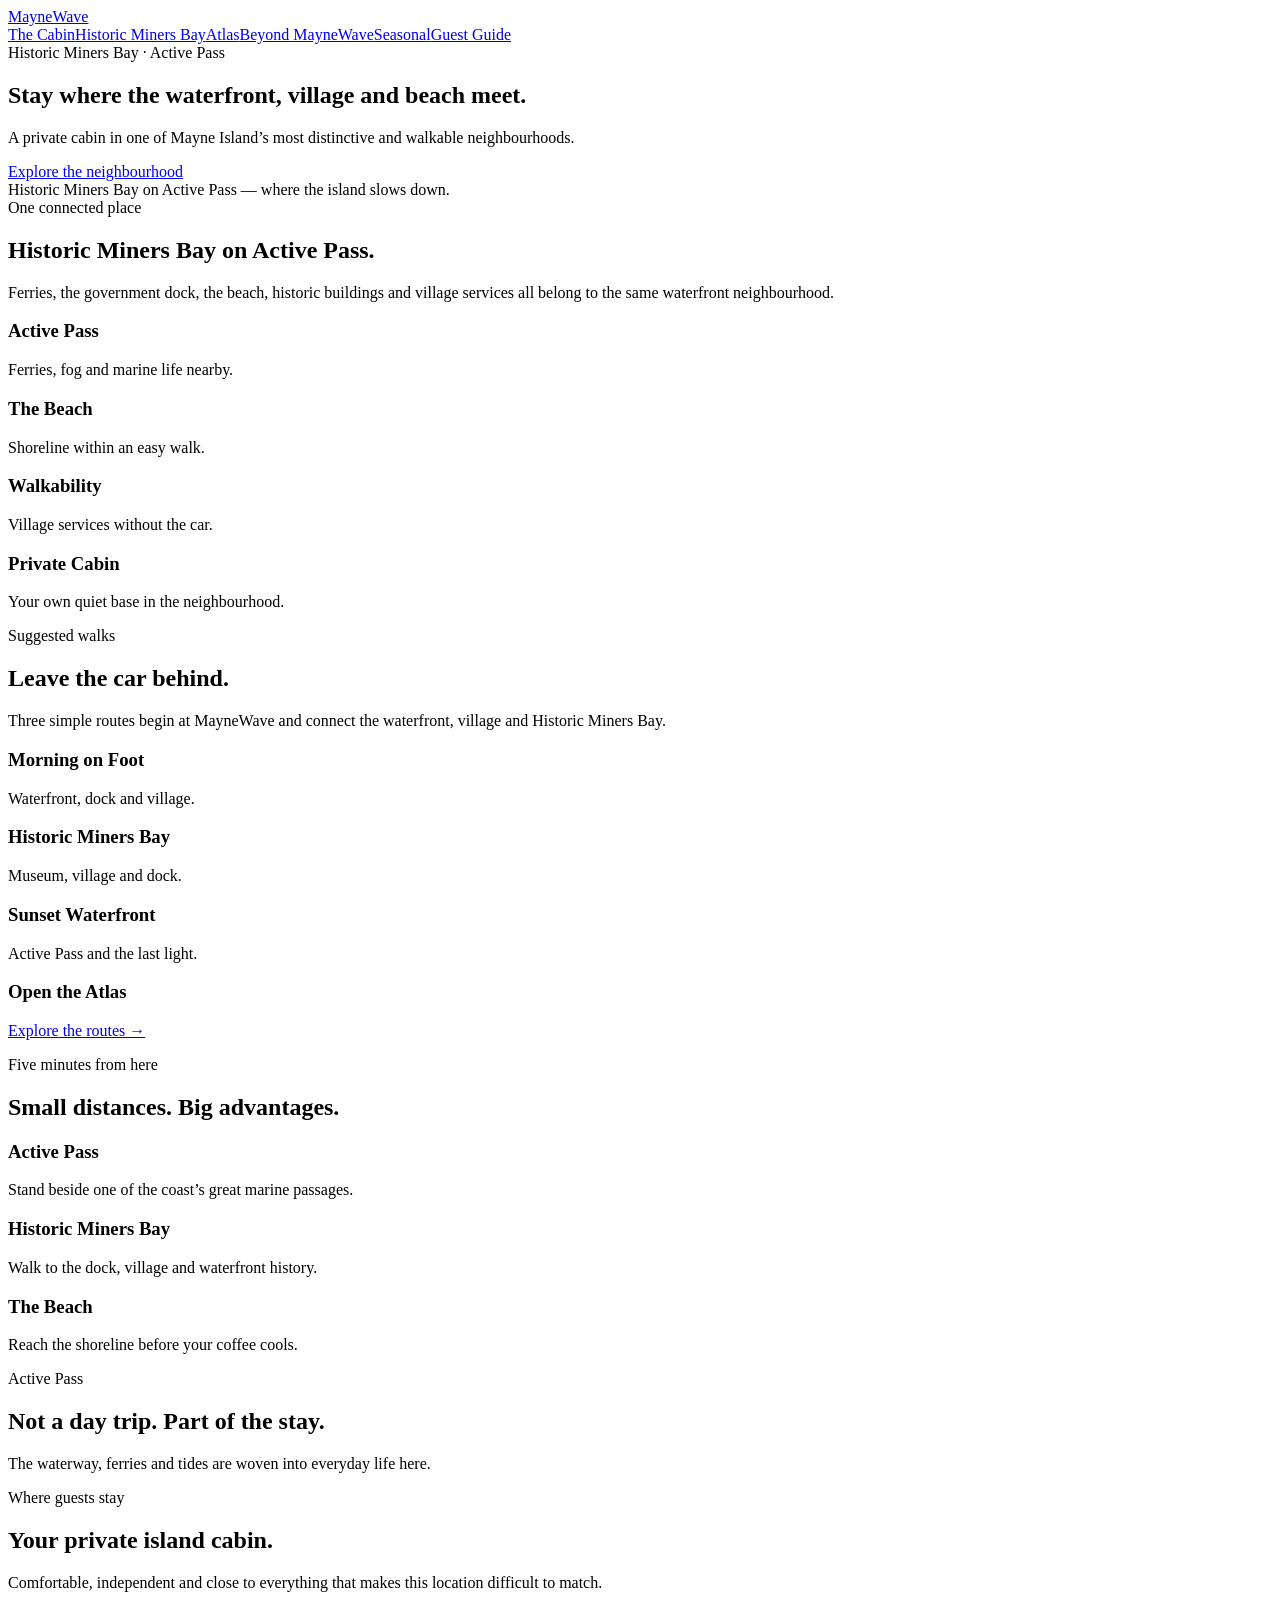
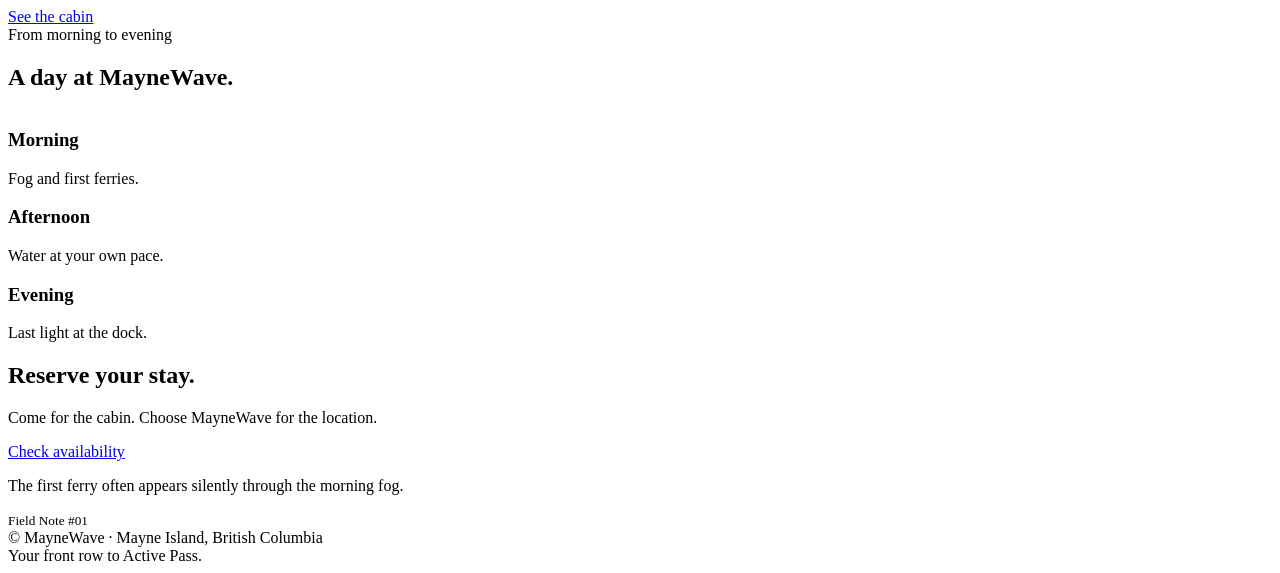
==== index.html @ f2f75443 "Add files via upload" ====
<!doctype html><html><head><meta charset="utf-8"><meta name="viewport" content="width=device-width,initial-scale=1"><title>MayneWave</title><link rel="stylesheet" href="assets/css/site.css"></head><body><header class="site-header"><div class="shell"><a class="brand brand-lockup" href="index.html"><img class="brand-mark" src="assets/images/maynewave-mark.svg" alt="">MayneWave</a><nav class="nav"><a href="cabin.html">The Cabin</a><a href="miners-bay.html">Historic Miners Bay</a><a href="atlas.html">Atlas</a><a href="explore.html">Beyond MayneWave</a><a href="seasonal.html">Seasonal</a><a class="pill" href="guest-guide.html">Guest Guide</a></nav></div></header><main><section class="hero hero-cinematic" style="background-image:url('assets/images/hero-fog-ferry.jpg')"><div class="shell"><div class="eyebrow">Historic Miners Bay · Active Pass</div><h1>Stay where the waterfront, village and beach meet.</h1><div class="hero-row"><p>A private cabin in one of Mayne Island’s most distinctive and walkable neighbourhoods.</p><a class="button" href="#minersbay">Explore the neighbourhood</a></div><div class="seasonal-hero-note">Historic Miners Bay on Active Pass — where the island slows down.</div></div></section><section class="section reveal" id="minersbay"><div class="shell"><div class="eyebrow">One connected place</div><h2>Historic Miners Bay on Active Pass.</h2><p class="lead">Ferries, the government dock, the beach, historic buildings and village services all belong to the same waterfront neighbourhood.</p><div class="grid4"><div class="card"><h3>Active Pass</h3><p>Ferries, fog and marine life nearby.</p></div><div class="card"><h3>The Beach</h3><p>Shoreline within an easy walk.</p></div><div class="card"><h3>Walkability</h3><p>Village services without the car.</p></div><div class="card"><h3>Private Cabin</h3><p>Your own quiet base in the neighbourhood.</p></div></div></div></section>
<section class="section reveal"><div class="shell">
<div class="eyebrow">Suggested walks</div><h2>Leave the car behind.</h2>
<p class="lead">Three simple routes begin at MayneWave and connect the waterfront, village and Historic Miners Bay.</p>
<div class="grid4">
<div class="card"><h3>Morning on Foot</h3><p>Waterfront, dock and village.</p></div>
<div class="card"><h3>Historic Miners Bay</h3><p>Museum, village and dock.</p></div>
<div class="card"><h3>Sunset Waterfront</h3><p>Active Pass and the last light.</p></div>
<div class="card"><h3>Open the Atlas</h3><p><a href="atlas.html">Explore the routes →</a></p></div>
</div></div></section>

<section class="section five-minutes reveal">
<div class="shell">
<div class="eyebrow">Five minutes from here</div>
<h2>Small distances. Big advantages.</h2>
<div class="experience-grid">
<div class="experience"><h3>Active Pass</h3><p>Stand beside one of the coast’s great marine passages.</p></div>
<div class="experience"><h3>Historic Miners Bay</h3><p>Walk to the dock, village and waterfront history.</p></div>
<div class="experience"><h3>The Beach</h3><p>Reach the shoreline before your coffee cools.</p></div>
</div>
</div>
</section>
<section class="fullbleed reveal" style="background-image:url('assets/images/ferry-canoe.jpg')"><div class="fullcopy"><div class="eyebrow">Active Pass</div><h2>Not a day trip. Part of the stay.</h2><p>The waterway, ferries and tides are woven into everyday life here.</p></div></section><section class="section reveal"><div class="shell twocol"><div class="photo" style="background-image:url('assets/images/cabin-placeholder.svg')"></div><div class="copy"><div class="eyebrow">Where guests stay</div><h2>Your private island cabin.</h2><p>Comfortable, independent and close to everything that makes this location difficult to match.</p><a class="button dark" style="margin-top:28px" href="cabin.html">See the cabin</a></div></div></section><section class="section reveal"><div class="shell"><div class="eyebrow">From morning to evening</div><h2>A day at MayneWave.</h2><div class="gallery3" style="margin-top:38px"><div class="tile" style="background-image:url('assets/images/morning-fog-ferry.jpg')"><div><h3>Morning</h3><p>Fog and first ferries.</p></div></div><div class="tile" style="background-image:url('assets/images/canoe-family.jpg')"><div><h3>Afternoon</h3><p>Water at your own pace.</p></div></div><div class="tile" style="background-image:url('assets/images/sunset-dock.jpg')"><div><h3>Evening</h3><p>Last light at the dock.</p></div></div></div></div></section><section class="fullbleed" style="background-image:url('assets/images/sunset-dock.jpg')"><div class="fullcopy"><h2>Reserve your stay.</h2><p>Come for the cabin. Choose MayneWave for the location.</p><a class="button" href="#">Check availability</a></div></section>
<section class="field-note-strip">
<div class="shell">
<p id="rotating-field-note">The first ferry often appears silently through the morning fog.</p>
<small id="rotating-field-label">Field Note #01</small>
</div>
</section>
</main><footer><div class="shell"><div>© <span data-year></span> MayneWave · Mayne Island, British Columbia</div><div>Your front row to Active Pass.</div></div></footer><script src="assets/js/site.js"></script><script>const fieldNotes=[{"id": "fn-01", "label": "Field Note #01", "text": "The first ferry often appears silently through the morning fog.", "photo": "images/morning-fog-ferry.jpg"}, {"id": "fn-02", "label": "Field Note #02", "text": "Autumn crocus appears among old oyster shells near the beach.", "photo": "images/autumn-crocus.jpg"}, {"id": "fn-03", "label": "Field Note #03", "text": "The dock grows quiet just before the last light leaves Active Pass.", "photo": "images/sunset-dock.jpg"}, {"id": "fn-04", "label": "Field Note #04", "text": "Historic Miners Bay works best at walking speed.", "photo": "images/forest-road.jpg"}];let fn=0;setInterval(()=>{fn=(fn+1)%fieldNotes.length;document.getElementById("rotating-field-note").textContent=fieldNotes[fn].text;document.getElementById("rotating-field-label").textContent=fieldNotes[fn].label;},6500);</script></body></html>
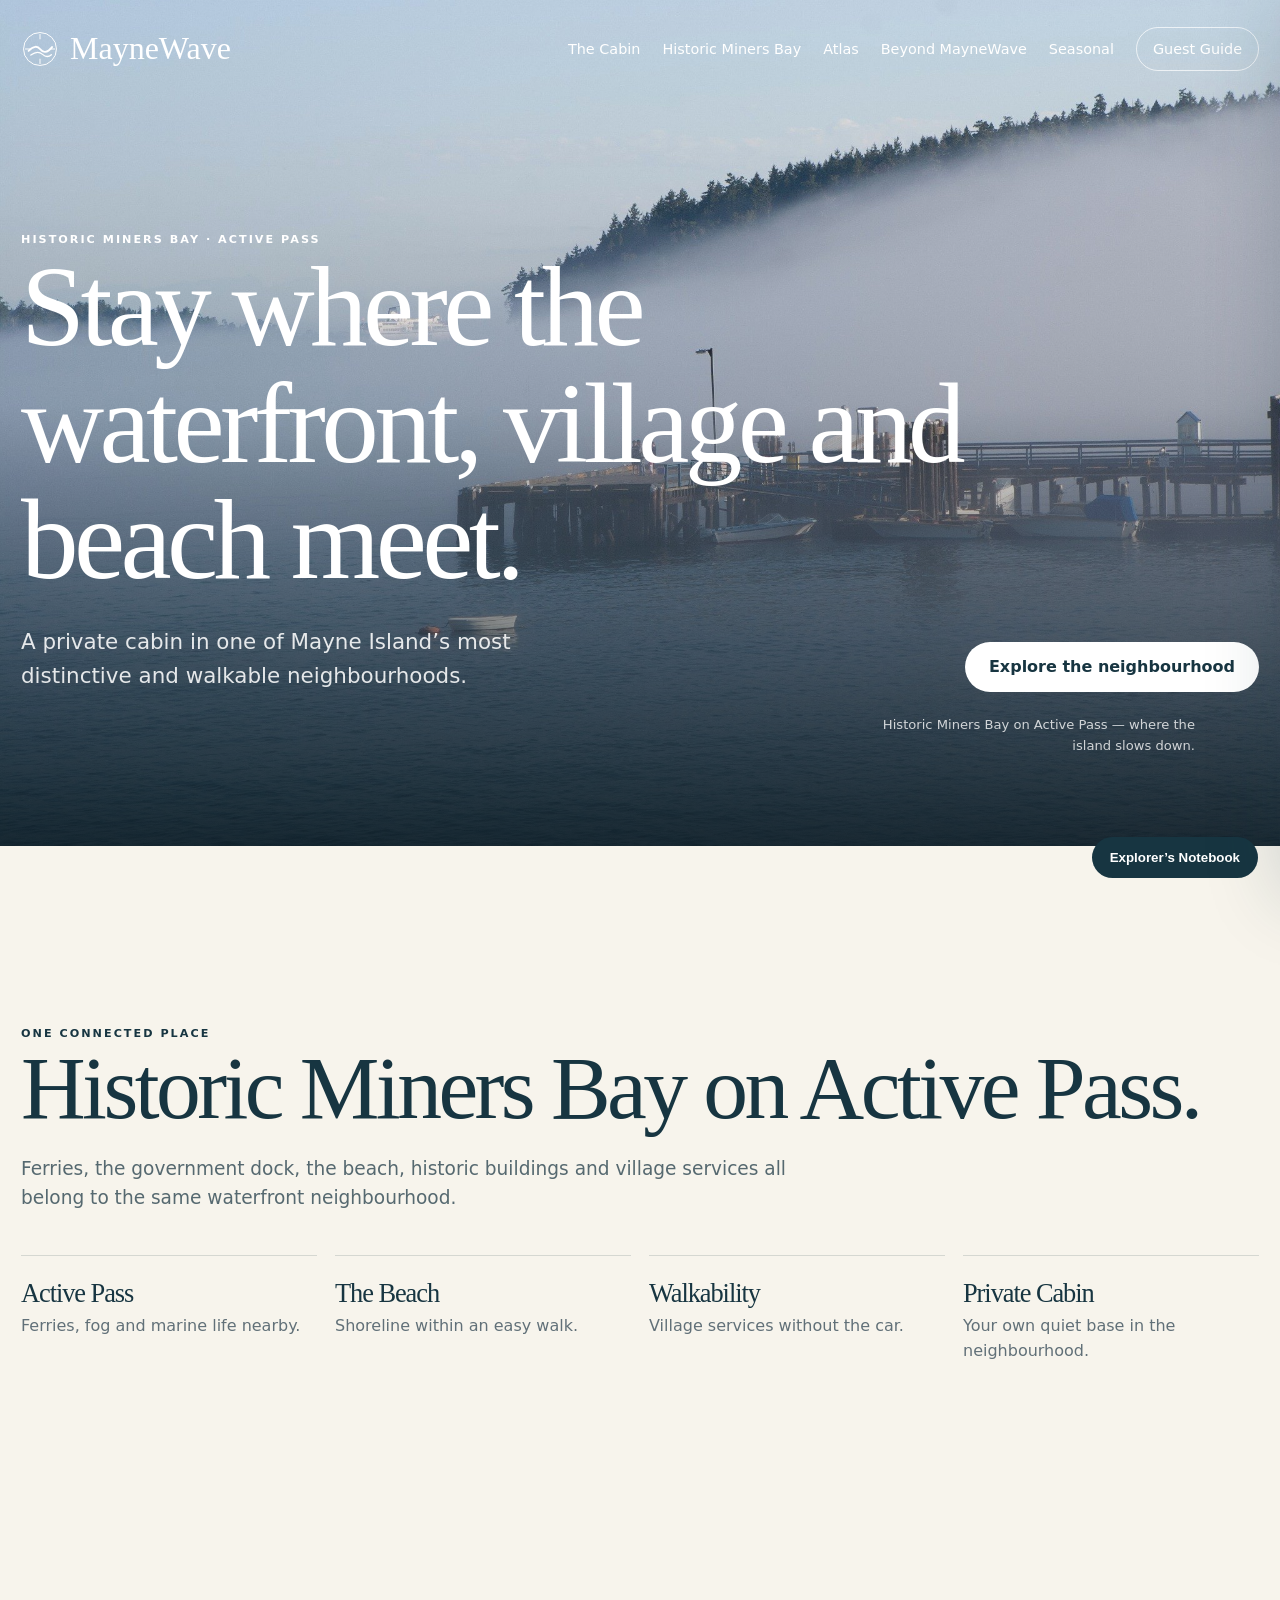
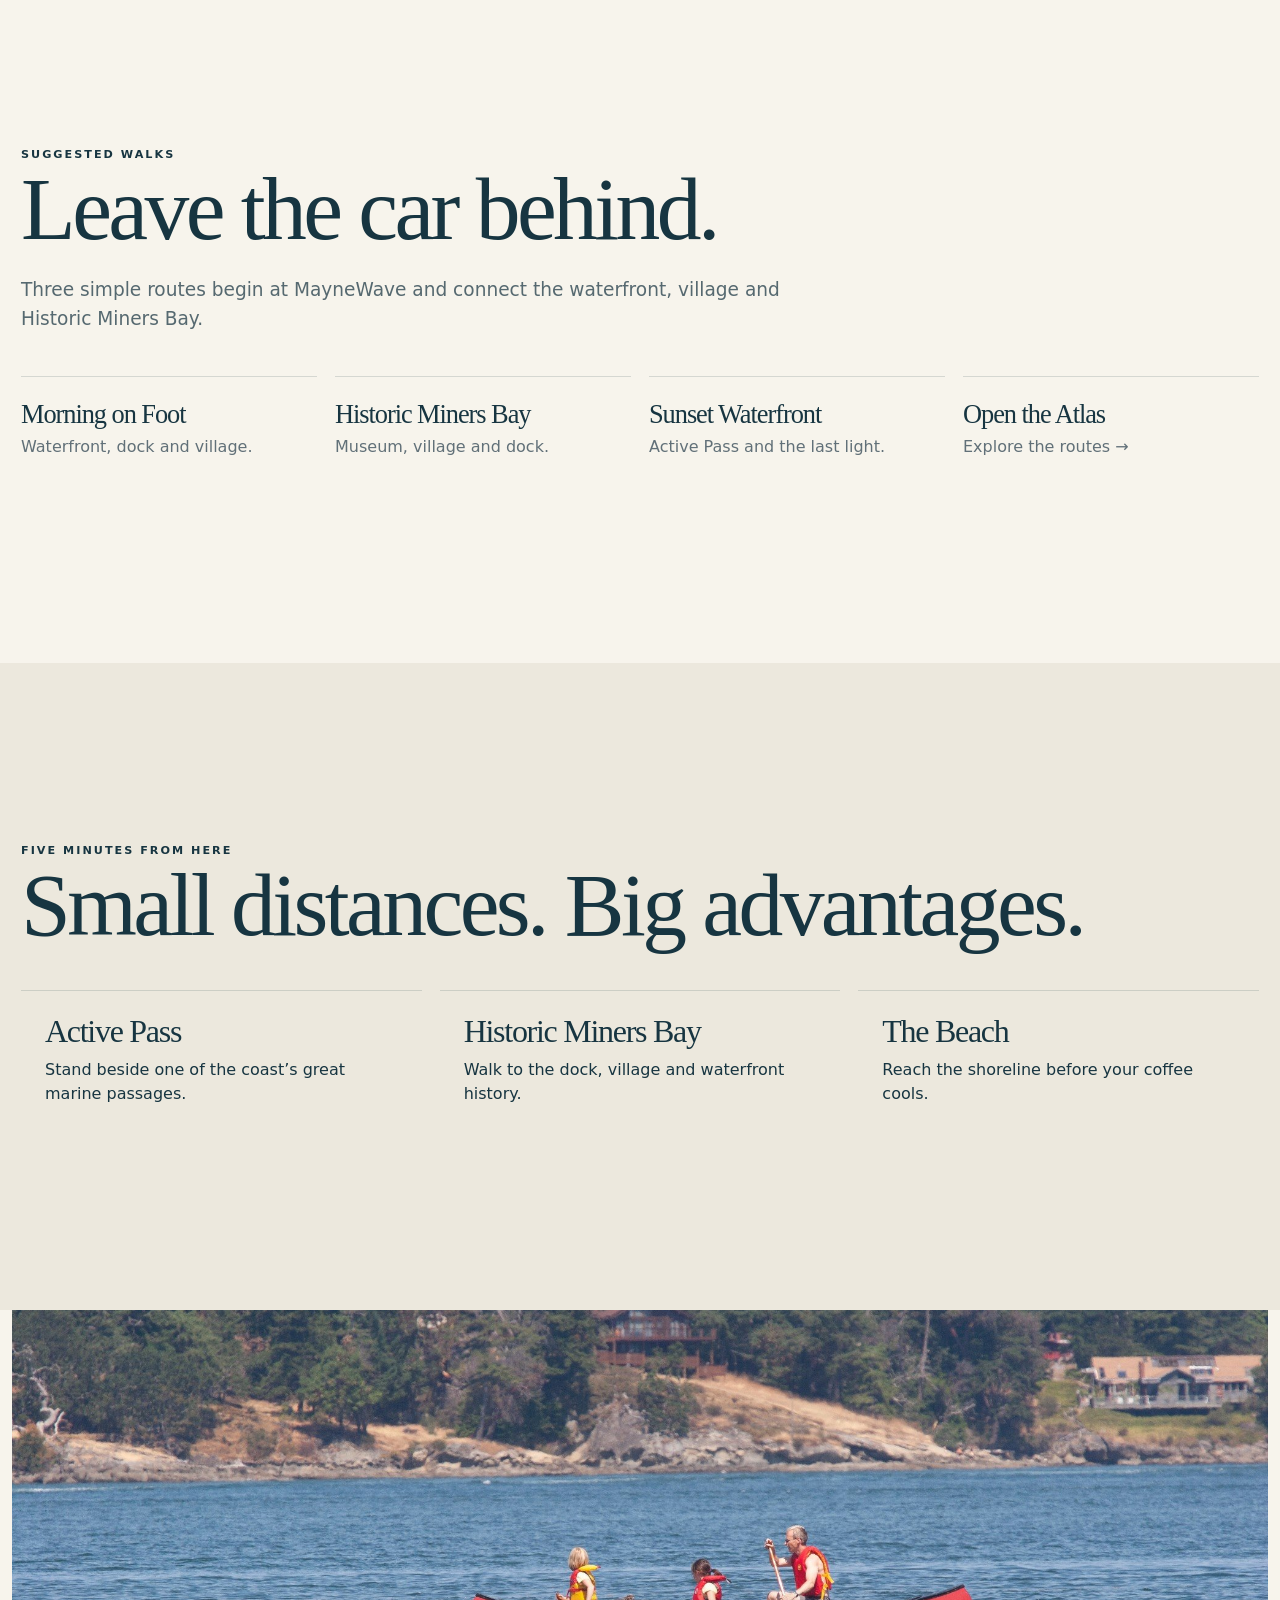
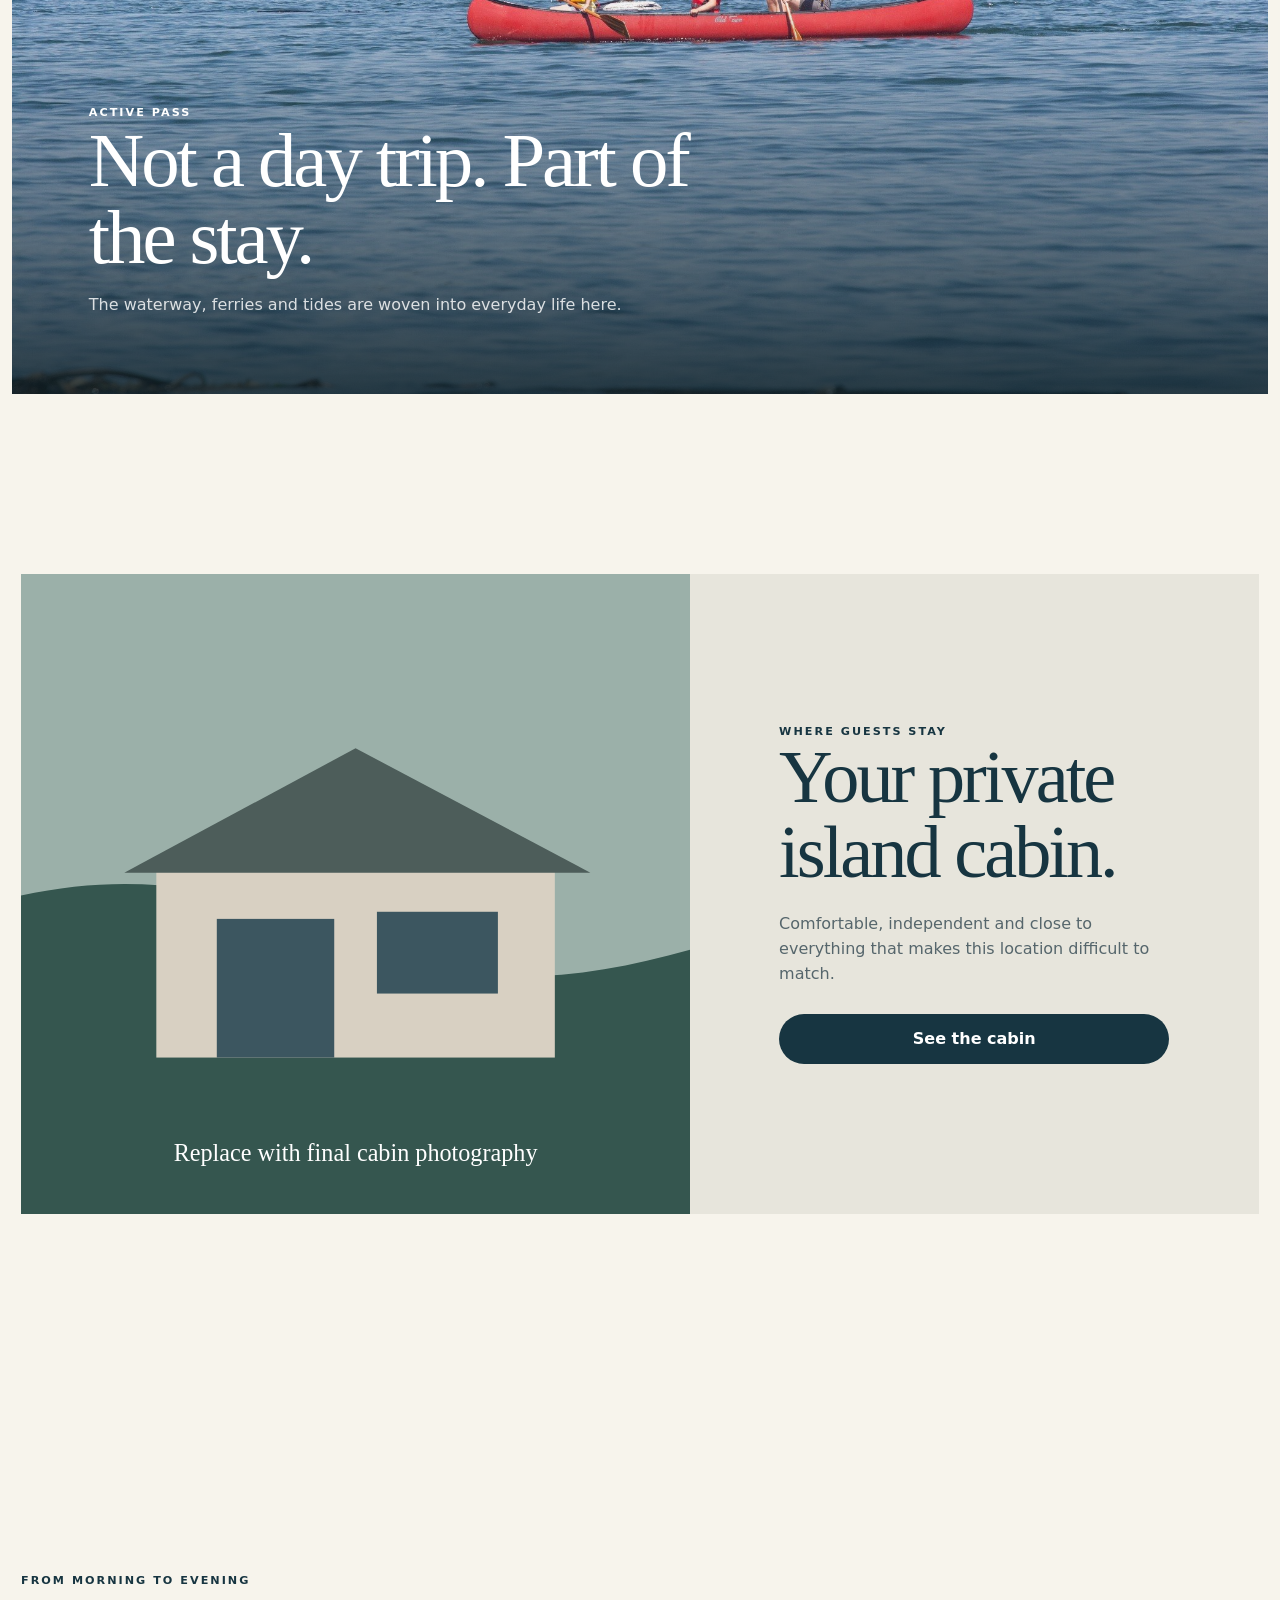
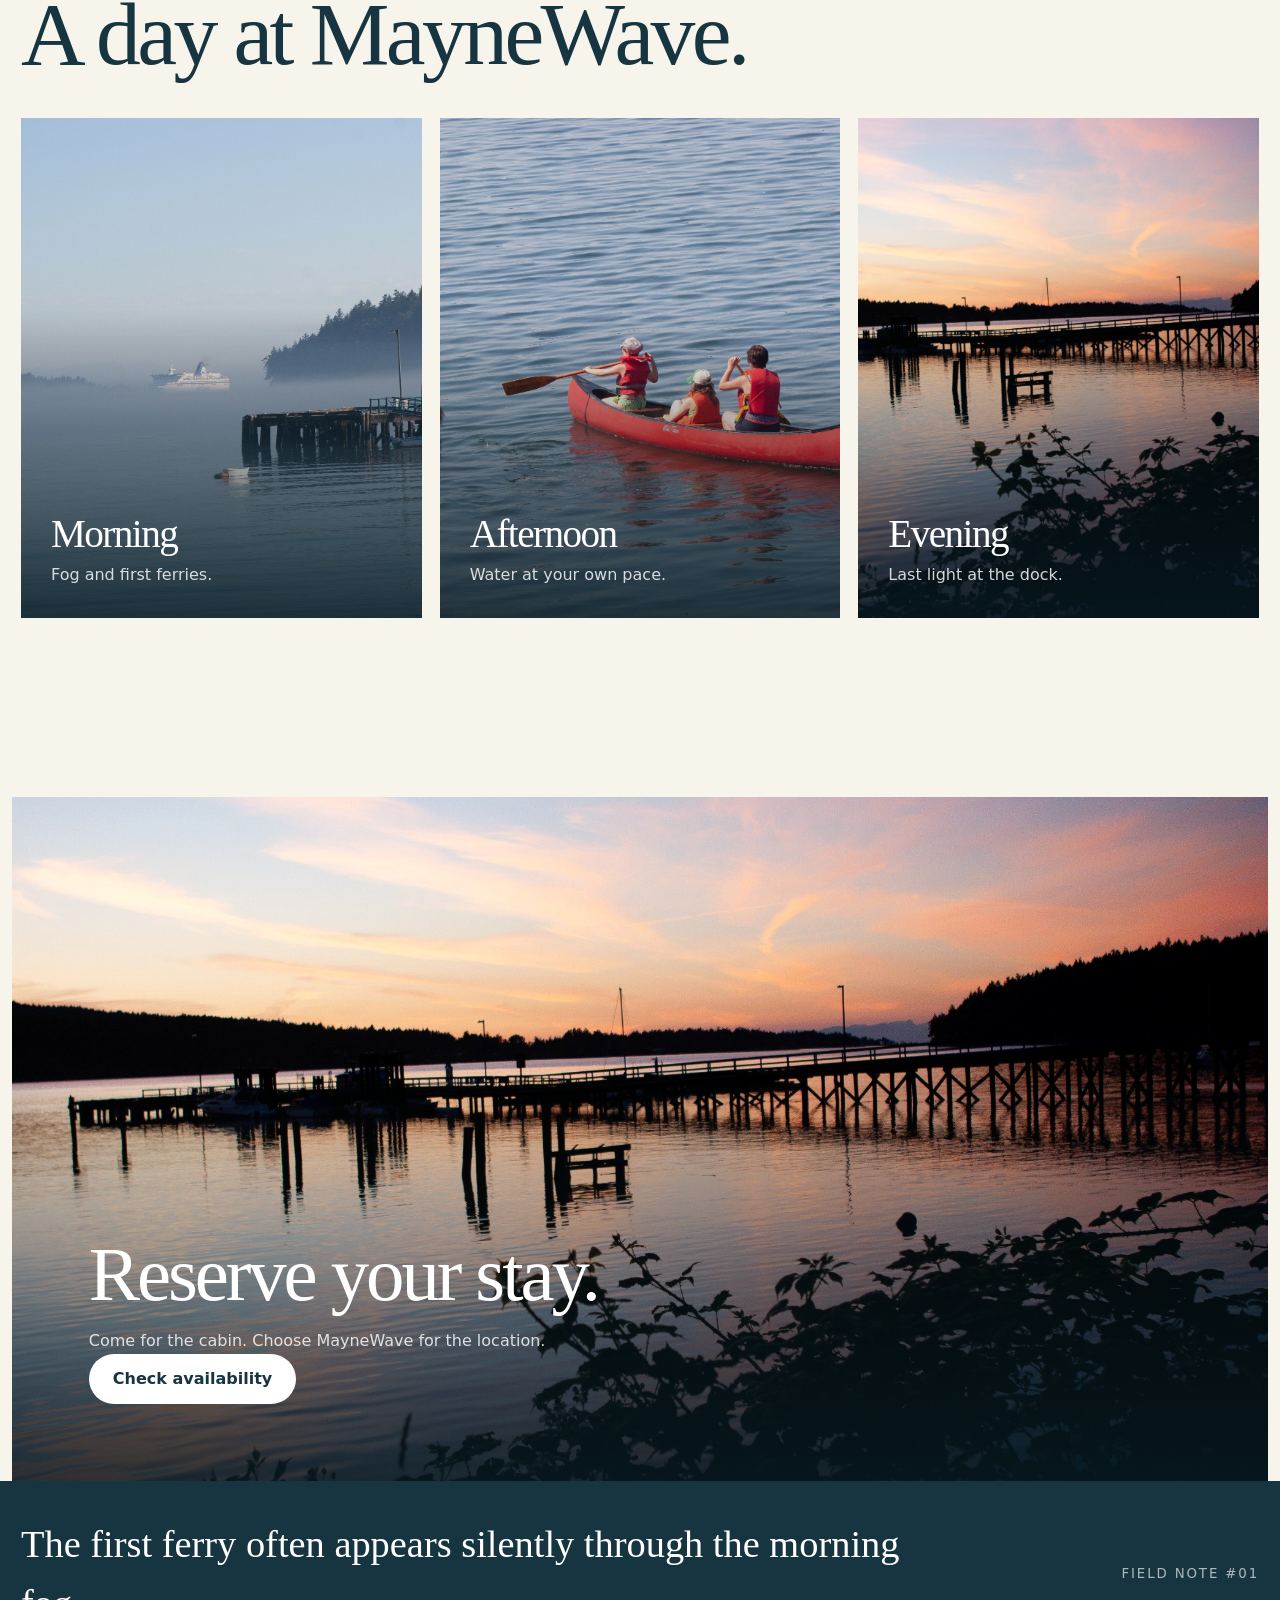
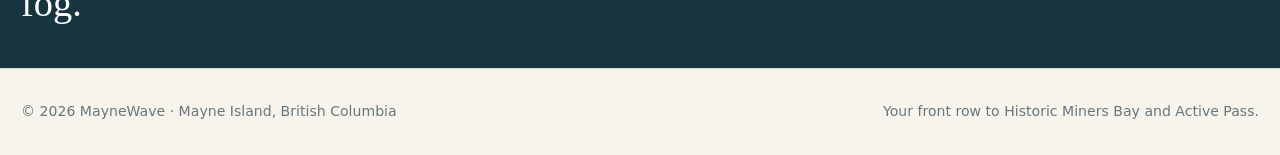
==== commit 2c46b4d1: "Updated homepage tagline" ====
--- a/index.html
+++ b/index.html
@@ -27,4 +27,4 @@
 <small id="rotating-field-label">Field Note #01</small>
 </div>
 </section>
-</main><footer><div class="shell"><div>© <span data-year></span> MayneWave · Mayne Island, British Columbia</div><div>Your front row to Active Pass.</div></div></footer><script src="assets/js/site.js"></script><script>const fieldNotes=[{"id": "fn-01", "label": "Field Note #01", "text": "The first ferry often appears silently through the morning fog.", "photo": "images/morning-fog-ferry.jpg"}, {"id": "fn-02", "label": "Field Note #02", "text": "Autumn crocus appears among old oyster shells near the beach.", "photo": "images/autumn-crocus.jpg"}, {"id": "fn-03", "label": "Field Note #03", "text": "The dock grows quiet just before the last light leaves Active Pass.", "photo": "images/sunset-dock.jpg"}, {"id": "fn-04", "label": "Field Note #04", "text": "Historic Miners Bay works best at walking speed.", "photo": "images/forest-road.jpg"}];let fn=0;setInterval(()=>{fn=(fn+1)%fieldNotes.length;document.getElementById("rotating-field-note").textContent=fieldNotes[fn].text;document.getElementById("rotating-field-label").textContent=fieldNotes[fn].label;},6500);</script></body></html>+</main><footer><div class="shell"><div>© <span data-year></span> MayneWave · Mayne Island, British Columbia</div><div>Your front row to Historic Miners Bay and Active Pass.</div></div></footer><script src="assets/js/site.js"></script><script>const fieldNotes=[{"id": "fn-01", "label": "Field Note #01", "text": "The first ferry often appears silently through the morning fog.", "photo": "images/morning-fog-ferry.jpg"}, {"id": "fn-02", "label": "Field Note #02", "text": "Autumn crocus appears among old oyster shells near the beach.", "photo": "images/autumn-crocus.jpg"}, {"id": "fn-03", "label": "Field Note #03", "text": "The dock grows quiet just before the last light leaves Active Pass.", "photo": "images/sunset-dock.jpg"}, {"id": "fn-04", "label": "Field Note #04", "text": "Historic Miners Bay works best at walking speed.", "photo": "images/forest-road.jpg"}];let fn=0;setInterval(()=>{fn=(fn+1)%fieldNotes.length;document.getElementById("rotating-field-note").textContent=fieldNotes[fn].text;document.getElementById("rotating-field-label").textContent=fieldNotes[fn].label;},6500);</script></body></html>
--- a/assets/css/site.css
+++ b/assets/css/site.css
@@ -0,0 +1,116 @@
+
+:root{--ink:#173541;--paper:#f7f4ec;--white:#fff;--green:#5f7562;--ocean:#4d7b88;--gold:#b78951;--line:rgba(23,53,65,.15);--serif:Georgia,"Times New Roman",serif;--sans:Inter,system-ui,-apple-system,"Segoe UI",sans-serif}*{box-sizing:border-box}html{scroll-behavior:smooth}body{margin:0;background:var(--paper);color:var(--ink);font-family:var(--sans);line-height:1.55}a{color:inherit;text-decoration:none}img{display:block;width:100%}.shell{width:min(1240px,calc(100% - 42px));margin:auto}.eyebrow{text-transform:uppercase;letter-spacing:.18em;font-size:.7rem;font-weight:760}h1,h2,h3{font-family:var(--serif);font-weight:400;line-height:1.01;letter-spacing:-.04em;margin:0}p{margin:0}.site-header{position:absolute;z-index:20;inset:0 0 auto;padding:24px 0;color:white}.site-header .shell{display:flex;justify-content:space-between;align-items:center}.brand{font-family:var(--serif);font-size:2rem}.nav{display:flex;gap:22px;align-items:center;font-size:.9rem}.nav .pill{border:1px solid rgba(255,255,255,.7);padding:10px 16px;border-radius:999px}.hero{min-height:94svh;display:grid;align-items:end;color:white;position:relative;background:center/cover no-repeat}.hero:after{content:"";position:absolute;inset:0;background:linear-gradient(180deg,rgba(6,21,28,.03),rgba(6,21,28,.12) 48%,rgba(6,21,28,.84))}.hero .shell{position:relative;z-index:1;padding:165px 0 88px}.hero h1{font-size:clamp(4rem,9vw,8.8rem);max-width:1100px}.hero-row{display:flex;justify-content:space-between;gap:30px;align-items:end;margin-top:28px}.hero-row p{max-width:600px;font-size:clamp(1.06rem,2vw,1.34rem);color:rgba(255,255,255,.87)}.button{display:inline-flex;align-items:center;justify-content:center;min-height:50px;padding:0 24px;border-radius:999px;background:white;color:var(--ink);font-weight:760}.button.dark{background:var(--ink);color:white}.section{padding:clamp(100px,14vw,185px) 0}.section h2{font-size:clamp(3rem,7vw,6.4rem)}.lead{max-width:780px;color:#566970;font-size:1.16rem;margin-top:22px}.grid4{display:grid;grid-template-columns:repeat(4,1fr);gap:18px;margin-top:42px}.card{padding:24px 0;border-top:1px solid var(--line)}.card h3{font-size:1.65rem}.card p{color:#617078;margin-top:8px}.fullbleed{width:min(1480px,calc(100% - 24px));margin:auto;min-height:76svh;display:flex;align-items:end;position:relative;color:white;background:center/cover no-repeat}.fullbleed:after{content:"";position:absolute;inset:0;background:linear-gradient(180deg,transparent 40%,rgba(8,27,34,.81))}.fullcopy{position:relative;z-index:1;padding:clamp(36px,6vw,80px);max-width:840px}.fullcopy h2{font-size:clamp(3.2rem,6vw,6rem)}.fullcopy p{margin-top:16px;color:rgba(255,255,255,.82)}.twocol{display:grid;grid-template-columns:1.08fr .92fr;background:#e7e5dc}.photo{min-height:640px;background:center/cover no-repeat}.copy{padding:clamp(45px,7vw,95px);display:flex;flex-direction:column;justify-content:center}.copy h2{font-size:clamp(3rem,5.8vw,5.7rem)}.copy p{margin-top:22px;color:#56666c}.gallery3{display:grid;grid-template-columns:repeat(3,1fr);gap:18px}.tile{min-height:500px;position:relative;display:flex;align-items:end;padding:30px;color:white;background:center/cover no-repeat}.tile:after{content:"";position:absolute;inset:0;background:linear-gradient(180deg,transparent 38%,rgba(7,26,34,.82))}.tile>div{position:relative;z-index:1}.tile h3{font-size:2.45rem}.tile p{margin-top:9px;color:rgba(255,255,255,.82)}.map-layout{display:grid;grid-template-columns:1.45fr .55fr;background:white;box-shadow:0 24px 70px rgba(24,55,68,.13);min-height:720px}#map{min-height:720px}.map-panel{padding:32px;display:flex;flex-direction:column}.map-panel h2{font-size:clamp(2.2rem,4vw,3.6rem)}.map-panel img{margin-top:24px;aspect-ratio:1.35/1;object-fit:cover}.map-panel p{color:#566970}.place-list{margin-top:22px;border-top:1px solid var(--line)}.place-row{display:flex;justify-content:space-between;gap:15px;padding:14px 0;border-bottom:1px solid var(--line);cursor:pointer}.place-row small{color:#68787f}.pin{width:26px;height:26px;border-radius:50%;border:3px solid white;box-shadow:0 3px 10px rgba(0,0,0,.3)}.pin.home{background:var(--ink)}.pin.booking{background:var(--green)}footer{padding:32px 0;border-top:1px solid var(--line);font-size:.88rem;color:#68777c}footer .shell{display:flex;justify-content:space-between;gap:20px}.reveal{opacity:0;transform:translateY(18px);transition:.65s}.reveal.visible{opacity:1;transform:none}@media(max-width:940px){.nav a:not(.pill){display:none}.hero-row{display:block}.hero-row .button{margin-top:26px}.grid4,.gallery3,.twocol,.map-layout{grid-template-columns:1fr}.photo{min-height:470px}#map{min-height:560px}}@media(max-width:560px){.grid4{grid-template-columns:1fr}}
+
+.studio-body{background:#eef1ed}
+.studio-header{position:static;background:var(--ink);color:white}
+.studio-wrap{width:min(1500px,calc(100% - 32px));margin:28px auto 70px}
+.studio-actions{display:flex;flex-wrap:wrap;gap:10px;margin:20px 0}
+.studio-actions button,.studio-actions label{border:1px solid var(--line);background:white;color:var(--ink);padding:10px 15px;border-radius:999px;cursor:pointer;font-weight:750}
+.studio-actions .primary{background:var(--ink);color:white}
+.studio-grid{display:grid;grid-template-columns:330px minmax(0,1fr);background:white;box-shadow:var(--shadow);min-height:760px}
+.studio-list{border-right:1px solid var(--line);padding:20px;overflow:auto}
+.studio-search{width:100%;padding:11px;border:1px solid var(--line);margin-bottom:14px}
+.studio-item{padding:13px 4px;border-bottom:1px solid var(--line);cursor:pointer}
+.studio-item.active{color:var(--ocean)}
+.studio-item strong{display:block}
+.studio-item small{color:#708087}
+.studio-editor{display:grid;grid-template-columns:minmax(0,.9fr) minmax(380px,1.1fr)}
+.studio-form{padding:28px;border-right:1px solid var(--line)}
+.studio-map{min-height:760px}
+.form-grid{display:grid;gap:13px;margin-top:22px}
+.form-row{display:grid;grid-template-columns:1fr 1fr;gap:10px}
+.form-field label{display:block;font-size:.72rem;font-weight:750;text-transform:uppercase;letter-spacing:.09em;margin-bottom:5px}
+.form-field input,.form-field textarea,.form-field select{width:100%;padding:10px;border:1px solid var(--line);background:white}
+.form-field textarea{min-height:100px;resize:vertical}
+.audience-boxes{display:grid;gap:7px}
+.audience-boxes label{display:flex;gap:8px;align-items:center}
+.audience-boxes input{width:auto}
+.studio-note{margin-top:18px;padding:14px;background:#f0eee5;border-left:4px solid var(--gold);font-size:.88rem}
+.studio-status{margin-top:13px;color:#66767c;font-size:.83rem}
+.preview-card{margin-top:24px;border-top:1px solid var(--line);padding-top:18px}
+.preview-card img{aspect-ratio:1.35/1;object-fit:cover;background:#e7e9e4}
+.preview-card h3{font-size:2rem;margin-top:14px}
+@media(max-width:1050px){.studio-grid{grid-template-columns:1fr}.studio-list{border-right:0;border-bottom:1px solid var(--line);max-height:320px}.studio-editor{grid-template-columns:1fr}.studio-form{border-right:0}.studio-map{min-height:560px}}
+
+.route-toolbar{display:flex;gap:10px;flex-wrap:wrap;margin:18px 0 24px}
+.route-button{border:1px solid var(--line);background:white;color:var(--ink);padding:9px 14px;border-radius:999px;font-weight:750;cursor:pointer}
+.route-button.active{background:var(--ink);color:white}
+.route-card{padding:16px 0;border-bottom:1px solid var(--line);cursor:pointer}
+.route-card strong{display:block;font-family:var(--serif);font-size:1.25rem;font-weight:400}
+.route-card small{color:#66767c}
+.route-swatch{display:inline-block;width:10px;height:10px;border-radius:50%;margin-right:7px}
+.route-summary{margin-top:18px;padding:16px;background:#f0eee5;border-left:4px solid var(--gold)}
+.route-summary h3{font-size:1.8rem}
+.route-summary p{margin-top:8px;color:var(--ink-soft)}
+.route-summary .route-meta{margin-top:9px;text-transform:uppercase;letter-spacing:.12em;font-size:.72rem;font-weight:750}
+.leaflet-interactive.route-line{stroke-linecap:round;stroke-linejoin:round}
+.studio-route-list{margin-top:18px;border-top:1px solid var(--line)}
+.studio-route-item{padding:12px 0;border-bottom:1px solid var(--line);cursor:pointer}
+.studio-route-item.active{color:var(--ocean)}
+.studio-route-form{margin-top:18px;padding-top:18px;border-top:1px solid var(--line)}
+
+.brand-lockup{display:flex;align-items:center;gap:11px}
+.brand-mark{width:38px;height:38px;filter:brightness(0) invert(1)}
+.field-atlas-intro{display:grid;grid-template-columns:.7fr 1.3fr;gap:7vw;align-items:end;margin-bottom:34px}
+.field-atlas-intro h2{font-size:clamp(3rem,7vw,6rem)}
+.field-atlas-kicker{max-width:460px;color:var(--ink-soft)}
+.journal-panel{background:#fffdf8}
+.journal-label{margin-top:10px;text-transform:uppercase;letter-spacing:.14em;font-size:.72rem;font-weight:760;color:var(--ocean)}
+.journal-facts{display:grid;grid-template-columns:1fr 1fr;gap:12px;margin-top:16px}
+.journal-fact{padding:12px 0;border-top:1px solid var(--line)}
+.journal-fact strong{display:block;font-size:.75rem;text-transform:uppercase;letter-spacing:.1em}
+.journal-fact span{display:block;margin-top:4px;color:var(--ink-soft)}
+.field-note-card{margin-top:20px;padding:18px;background:#f0eee5;border-left:4px solid var(--ocean)}
+.field-note-card .label{text-transform:uppercase;letter-spacing:.13em;font-size:.7rem;font-weight:760}
+.field-note-card p{margin-top:7px;color:var(--ink)}
+.custom-pin{width:32px;height:32px;border-radius:50%;display:grid;place-items:center;border:2px solid #fff;box-shadow:0 4px 12px rgba(0,0,0,.28);font-size:15px;background:var(--green);color:white}
+.custom-pin.home{background:var(--ink)}
+.custom-pin.waterfront{background:var(--ocean)}
+.custom-pin.services{background:var(--gold)}
+.custom-pin.history{background:#7a5c42}
+.custom-pin.transport{background:#51626b}
+.custom-pin.walks{background:var(--green)}
+.route-story{margin:18px 0 0;padding:0;list-style:none;border-top:1px solid var(--line)}
+.route-story li{padding:11px 0;border-bottom:1px solid var(--line);color:var(--ink-soft)}
+.field-note-strip{padding:34px 0;background:var(--ink);color:white}
+.field-note-strip .shell{display:flex;align-items:center;justify-content:space-between;gap:24px}
+.field-note-strip p{font-family:var(--serif);font-size:clamp(1.5rem,3vw,2.4rem);max-width:900px}
+.field-note-strip small{text-transform:uppercase;letter-spacing:.14em;opacity:.65}
+@media(max-width:940px){
+ .field-atlas-intro{grid-template-columns:1fr}
+ .journal-facts{grid-template-columns:1fr}
+ .field-note-strip .shell{display:block}
+ .field-note-strip small{display:block;margin-top:14px}
+}
+
+/* Edition Three — Sense of Place */
+.hero-cinematic .shell{animation:heroReveal 1.3s ease both}
+.hero-cinematic::before{content:"";position:absolute;inset:0;background:rgba(247,244,236,.22);animation:fogLift 2.4s ease forwards;z-index:1}
+.hero-cinematic .shell{z-index:2}
+@keyframes fogLift{from{opacity:1}to{opacity:0}}
+@keyframes heroReveal{from{opacity:0;transform:translateY(14px)}to{opacity:1;transform:none}}
+.notebook-toggle{position:fixed;right:22px;bottom:22px;z-index:60;border:0;border-radius:999px;background:var(--ink);color:white;padding:13px 18px;box-shadow:var(--shadow);font-weight:760;cursor:pointer}
+.notebook-drawer{position:fixed;z-index:70;right:0;top:0;height:100%;width:min(430px,100%);background:#fffdf8;box-shadow:-24px 0 70px rgba(24,55,68,.18);transform:translateX(105%);transition:transform .35s ease;display:flex;flex-direction:column}
+.notebook-drawer.open{transform:none}
+.notebook-head{padding:24px;border-bottom:1px solid var(--line);display:flex;justify-content:space-between;align-items:center}
+.notebook-head h2{font-size:2.2rem}
+.notebook-close{border:0;background:none;font-size:1.6rem;cursor:pointer;color:var(--ink)}
+.notebook-list{padding:8px 24px 30px;overflow:auto}
+.notebook-entry{padding:18px 0;border-bottom:1px solid var(--line)}
+.notebook-entry strong{font-family:var(--serif);font-size:1.35rem;font-weight:400;display:block}
+.notebook-entry p{margin-top:8px;color:var(--ink-soft)}
+.filter-bar{display:flex;flex-wrap:wrap;gap:10px;margin:20px 0 24px}
+.filter-button{border:1px solid var(--line);background:white;color:var(--ink);padding:9px 14px;border-radius:999px;font-weight:760;cursor:pointer}
+.filter-button.active{background:var(--ink);color:white}
+.seasonal-hero-note{position:absolute;z-index:3;right:clamp(20px,5vw,70px);bottom:24px;max-width:330px;text-align:right;color:rgba(255,255,255,.78);font-size:.82rem}
+.five-minutes{background:#ece8dd}
+.experience-grid{display:grid;grid-template-columns:repeat(3,1fr);gap:18px;margin-top:40px}
+.experience{padding:24px;border-top:1px solid var(--line)}
+.experience h3{font-size:2rem}
+.experience p{margin-top:10px;color:var(--ink-soft)}
+.page-fade{animation:pageIn .45s ease both}
+@keyframes pageIn{from{opacity:0}to{opacity:1}}
+@media(max-width:940px){
+ .experience-grid{grid-template-columns:1fr}
+ .seasonal-hero-note{position:static;text-align:left;padding:0 21px 26px}
+}
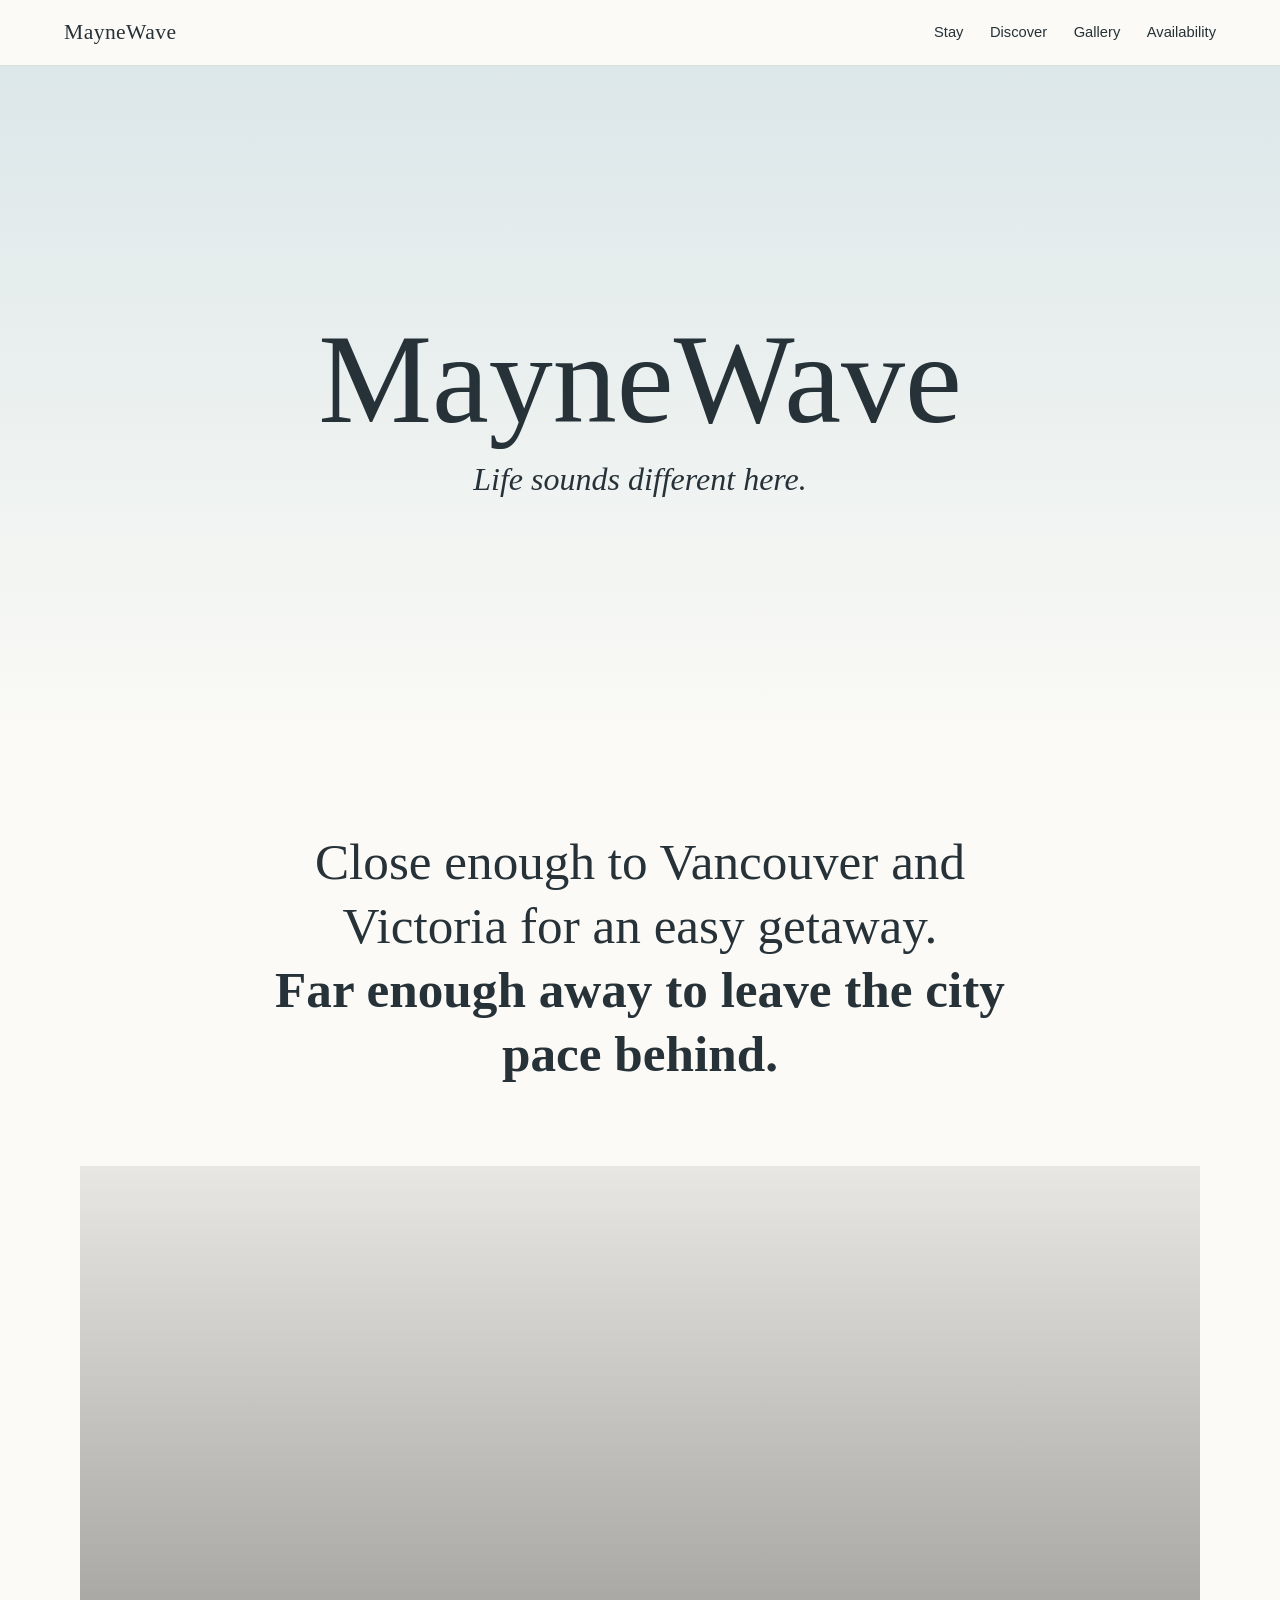
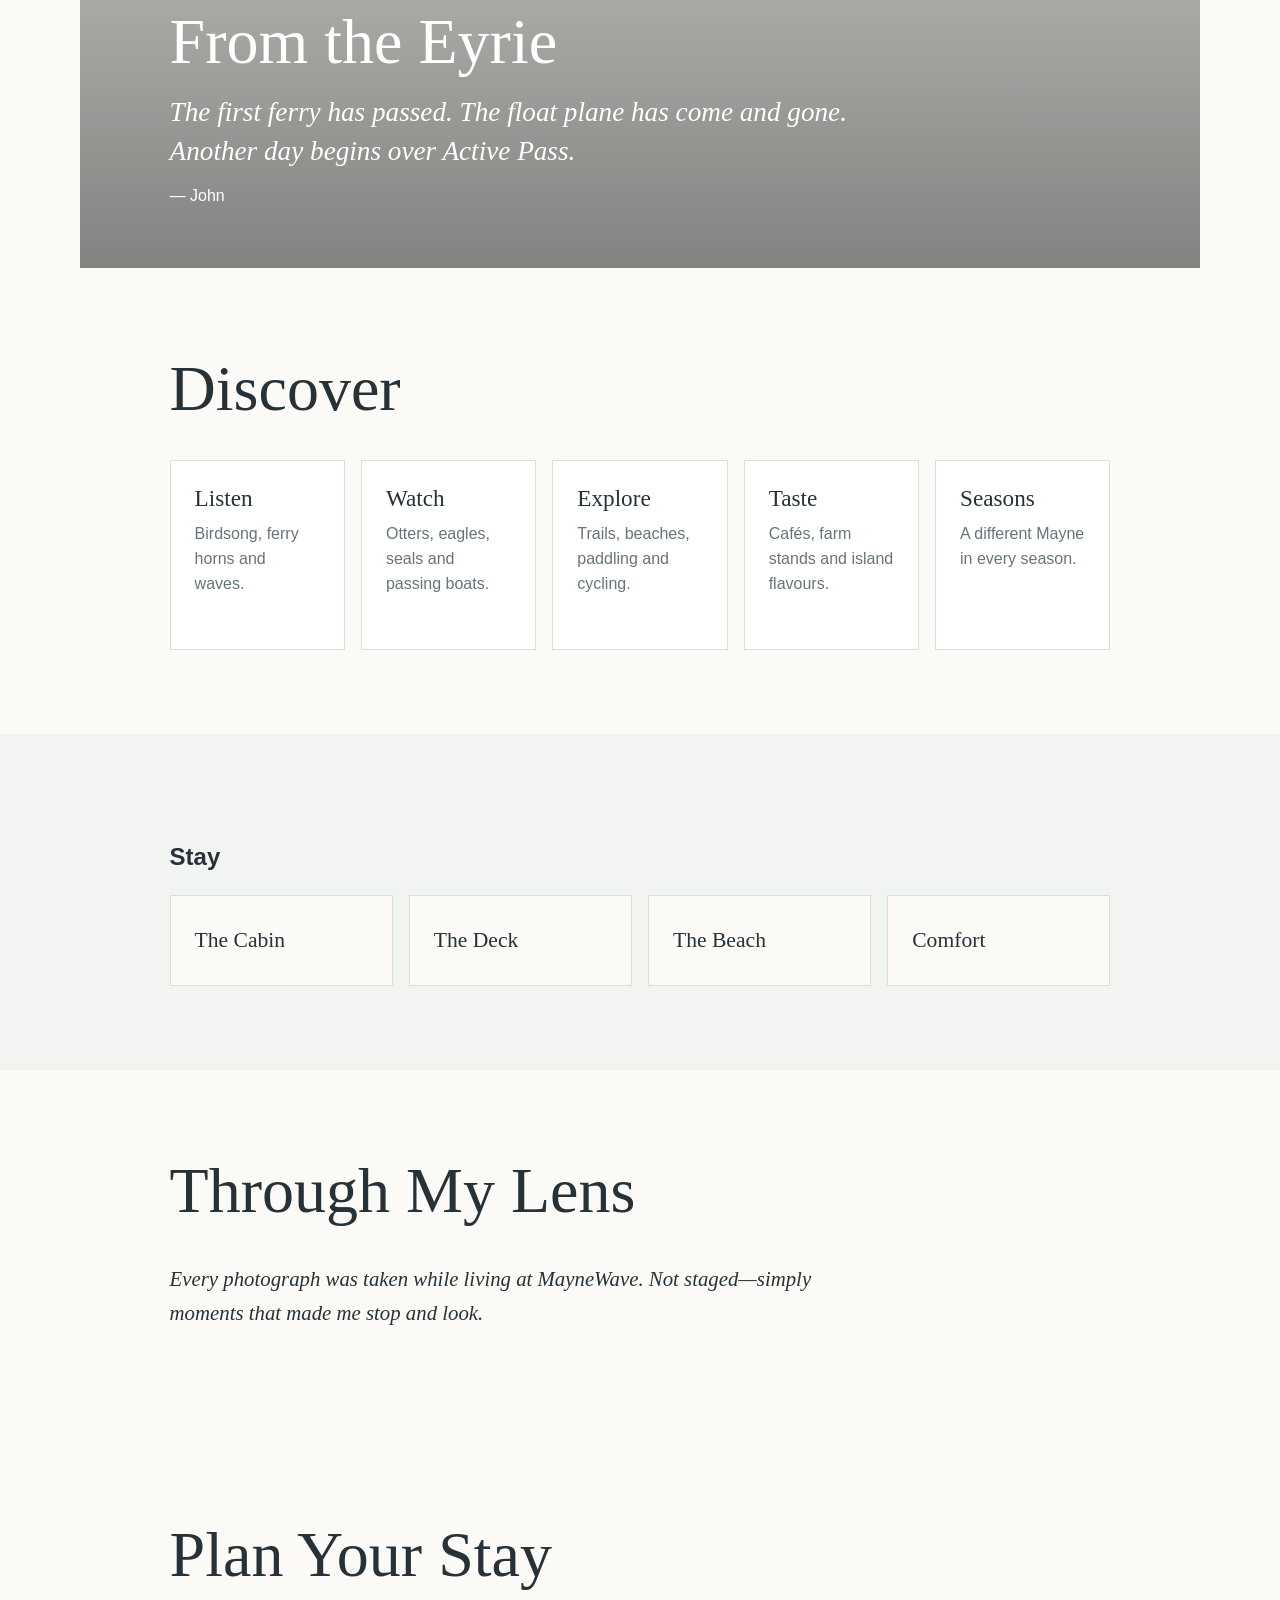
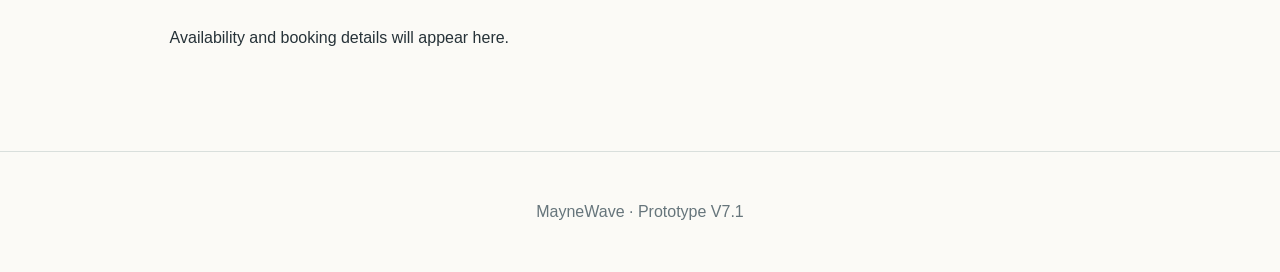
==== commit 2242b2d2: "version 7.1" ====
--- a/index.html
+++ b/index.html
@@ -1,30 +1,236 @@
-<!doctype html><html><head><meta charset="utf-8"><meta name="viewport" content="width=device-width,initial-scale=1"><title>MayneWave</title><link rel="stylesheet" href="assets/css/site.css"></head><body><header class="site-header"><div class="shell"><a class="brand brand-lockup" href="index.html"><img class="brand-mark" src="assets/images/maynewave-mark.svg" alt="">MayneWave</a><nav class="nav"><a href="cabin.html">The Cabin</a><a href="miners-bay.html">Historic Miners Bay</a><a href="atlas.html">Atlas</a><a href="explore.html">Beyond MayneWave</a><a href="seasonal.html">Seasonal</a><a class="pill" href="guest-guide.html">Guest Guide</a></nav></div></header><main><section class="hero hero-cinematic" style="background-image:url('assets/images/hero-fog-ferry.jpg')"><div class="shell"><div class="eyebrow">Historic Miners Bay · Active Pass</div><h1>Stay where the waterfront, village and beach meet.</h1><div class="hero-row"><p>A private cabin in one of Mayne Island’s most distinctive and walkable neighbourhoods.</p><a class="button" href="#minersbay">Explore the neighbourhood</a></div><div class="seasonal-hero-note">Historic Miners Bay on Active Pass — where the island slows down.</div></div></section><section class="section reveal" id="minersbay"><div class="shell"><div class="eyebrow">One connected place</div><h2>Historic Miners Bay on Active Pass.</h2><p class="lead">Ferries, the government dock, the beach, historic buildings and village services all belong to the same waterfront neighbourhood.</p><div class="grid4"><div class="card"><h3>Active Pass</h3><p>Ferries, fog and marine life nearby.</p></div><div class="card"><h3>The Beach</h3><p>Shoreline within an easy walk.</p></div><div class="card"><h3>Walkability</h3><p>Village services without the car.</p></div><div class="card"><h3>Private Cabin</h3><p>Your own quiet base in the neighbourhood.</p></div></div></div></section>
-<section class="section reveal"><div class="shell">
-<div class="eyebrow">Suggested walks</div><h2>Leave the car behind.</h2>
-<p class="lead">Three simple routes begin at MayneWave and connect the waterfront, village and Historic Miners Bay.</p>
-<div class="grid4">
-<div class="card"><h3>Morning on Foot</h3><p>Waterfront, dock and village.</p></div>
-<div class="card"><h3>Historic Miners Bay</h3><p>Museum, village and dock.</p></div>
-<div class="card"><h3>Sunset Waterfront</h3><p>Active Pass and the last light.</p></div>
-<div class="card"><h3>Open the Atlas</h3><p><a href="atlas.html">Explore the routes →</a></p></div>
-</div></div></section>
-
-<section class="section five-minutes reveal">
-<div class="shell">
-<div class="eyebrow">Five minutes from here</div>
-<h2>Small distances. Big advantages.</h2>
-<div class="experience-grid">
-<div class="experience"><h3>Active Pass</h3><p>Stand beside one of the coast’s great marine passages.</p></div>
-<div class="experience"><h3>Historic Miners Bay</h3><p>Walk to the dock, village and waterfront history.</p></div>
-<div class="experience"><h3>The Beach</h3><p>Reach the shoreline before your coffee cools.</p></div>
+<!doctype html>
+<html lang="en">
+<head>
+<meta charset="utf-8">
+<meta name="viewport" content="width=device-width, initial-scale=1">
+<title>MayneWave — Life sounds different here</title>
+<style>
+:root {
+  --ink:#263238;
+  --muted:#66757b;
+  --mist:#f2f4f2;
+  --sea:#dce7e9;
+  --paper:#fbfaf6;
+  --line:#d9dfdc;
+}
+* { box-sizing:border-box; }
+html { scroll-behavior:smooth; }
+body {
+  margin:0;
+  color:var(--ink);
+  background:var(--paper);
+  font-family:Arial, Helvetica, sans-serif;
+  line-height:1.55;
+}
+nav {
+  position:sticky;
+  top:0;
+  z-index:20;
+  display:flex;
+  justify-content:space-between;
+  align-items:center;
+  padding:16px 5vw;
+  background:rgba(251,250,246,.94);
+  border-bottom:1px solid var(--line);
+  backdrop-filter:blur(10px);
+}
+.brand {
+  font-family:Georgia, serif;
+  font-size:1.35rem;
+  letter-spacing:.02em;
+}
+nav a {
+  color:var(--ink);
+  text-decoration:none;
+  margin-left:22px;
+  font-size:.92rem;
+}
+.hero {
+  min-height:76vh;
+  display:grid;
+  place-items:center;
+  text-align:center;
+  padding:8vh 7vw;
+  background:linear-gradient(180deg, var(--sea), var(--paper));
+}
+.hero h1 {
+  margin:0;
+  font:normal clamp(3.8rem, 10vw, 8rem)/.95 Georgia, serif;
+}
+.hero p {
+  margin:20px 0 0;
+  font:italic clamp(1.25rem, 3vw, 2rem) Georgia, serif;
+}
+.proximity {
+  max-width:980px;
+  margin:auto;
+  padding:80px 7vw;
+  text-align:center;
+  font:normal clamp(1.7rem,4vw,3.4rem)/1.25 Georgia,serif;
+}
+.eyrie {
+  position:relative;
+  min-height:78vh;
+  background:url('from-the-eyrie.jpeg') center 54%/cover no-repeat;
+}
+.eyrie::after {
+  content:"";
+  position:absolute;
+  inset:0;
+  background:linear-gradient(180deg, rgba(0,0,0,.08), rgba(0,0,0,.48));
+}
+.eyrie-copy {
+  position:absolute;
+  z-index:2;
+  left:7vw;
+  right:7vw;
+  bottom:7vh;
+  max-width:720px;
+  color:white;
+}
+.eyrie-copy h2 {
+  margin:0 0 14px;
+  font:normal clamp(2.2rem,5vw,4.5rem) Georgia,serif;
+}
+.eyrie-copy p {
+  margin:0;
+  font:italic clamp(1.1rem,2.5vw,1.7rem)/1.45 Georgia,serif;
+}
+.eyrie-copy .sig {
+  margin-top:16px;
+  font:normal 1rem Arial,sans-serif;
+}
+section {
+  max-width:1120px;
+  margin:auto;
+  padding:84px 7vw;
+}
+section h2 {
+  margin:0 0 34px;
+  font:normal clamp(2.2rem,5vw,4rem) Georgia,serif;
+}
+.grid {
+  display:grid;
+  grid-template-columns:repeat(5,1fr);
+  gap:16px;
+}
+.card {
+  min-height:190px;
+  padding:24px;
+  background:white;
+  border:1px solid var(--line);
+}
+.card h3 {
+  margin:0 0 10px;
+  font:normal 1.45rem Georgia,serif;
+}
+.card p { margin:0; color:var(--muted); }
+.stay {
+  background:var(--mist);
+  max-width:none;
+}
+.stay-inner {
+  max-width:1120px;
+  margin:auto;
+  padding:84px 7vw;
+}
+.stay-grid {
+  display:grid;
+  grid-template-columns:repeat(4,1fr);
+  gap:16px;
+}
+.stay-card {
+  padding:32px 24px;
+  background:var(--paper);
+  border:1px solid var(--line);
+  font:normal 1.35rem Georgia,serif;
+}
+.gallery-intro {
+  max-width:680px;
+  font:italic 1.3rem/1.6 Georgia,serif;
+}
+footer {
+  padding:48px 7vw;
+  text-align:center;
+  color:var(--muted);
+  border-top:1px solid var(--line);
+}
+@media (max-width:820px) {
+  nav .links { display:none; }
+  .grid { grid-template-columns:1fr 1fr; }
+  .stay-grid { grid-template-columns:1fr 1fr; }
+}
+@media (max-width:520px) {
+  .grid,.stay-grid { grid-template-columns:1fr; }
+  .eyrie { min-height:70vh; }
+}
+</style>
+</head>
+<body>
+
+<nav>
+  <div class="brand">MayneWave</div>
+  <div class="links">
+    <a href="#stay">Stay</a>
+    <a href="#discover">Discover</a>
+    <a href="#gallery">Gallery</a>
+    <a href="#availability">Availability</a>
+  </div>
+</nav>
+
+<header class="hero">
+  <div>
+    <h1>MayneWave</h1>
+    <p>Life sounds different here.</p>
+  </div>
+</header>
+
+<div class="proximity">
+  Close enough to Vancouver and Victoria for an easy getaway.<br>
+  <strong>Far enough away to leave the city pace behind.</strong>
 </div>
+
+<section class="eyrie" aria-label="View from the Eyrie">
+  <div class="eyrie-copy">
+    <h2>From the Eyrie</h2>
+    <p>The first ferry has passed. The float plane has come and gone. Another day begins over Active Pass.</p>
+    <div class="sig">— John</div>
+  </div>
+</section>
+
+<section id="discover">
+  <h2>Discover</h2>
+  <div class="grid">
+    <article class="card"><h3>Listen</h3><p>Birdsong, ferry horns and waves.</p></article>
+    <article class="card"><h3>Watch</h3><p>Otters, eagles, seals and passing boats.</p></article>
+    <article class="card"><h3>Explore</h3><p>Trails, beaches, paddling and cycling.</p></article>
+    <article class="card"><h3>Taste</h3><p>Cafés, farm stands and island flavours.</p></article>
+    <article class="card"><h3>Seasons</h3><p>A different Mayne in every season.</p></article>
+  </div>
+</section>
+
+<div class="stay" id="stay">
+  <div class="stay-inner">
+    <h2>Stay</h2>
+    <div class="stay-grid">
+      <div class="stay-card">The Cabin</div>
+      <div class="stay-card">The Deck</div>
+      <div class="stay-card">The Beach</div>
+      <div class="stay-card">Comfort</div>
+    </div>
+  </div>
 </div>
-</section>
-<section class="fullbleed reveal" style="background-image:url('assets/images/ferry-canoe.jpg')"><div class="fullcopy"><div class="eyebrow">Active Pass</div><h2>Not a day trip. Part of the stay.</h2><p>The waterway, ferries and tides are woven into everyday life here.</p></div></section><section class="section reveal"><div class="shell twocol"><div class="photo" style="background-image:url('assets/images/cabin-placeholder.svg')"></div><div class="copy"><div class="eyebrow">Where guests stay</div><h2>Your private island cabin.</h2><p>Comfortable, independent and close to everything that makes this location difficult to match.</p><a class="button dark" style="margin-top:28px" href="cabin.html">See the cabin</a></div></div></section><section class="section reveal"><div class="shell"><div class="eyebrow">From morning to evening</div><h2>A day at MayneWave.</h2><div class="gallery3" style="margin-top:38px"><div class="tile" style="background-image:url('assets/images/morning-fog-ferry.jpg')"><div><h3>Morning</h3><p>Fog and first ferries.</p></div></div><div class="tile" style="background-image:url('assets/images/canoe-family.jpg')"><div><h3>Afternoon</h3><p>Water at your own pace.</p></div></div><div class="tile" style="background-image:url('assets/images/sunset-dock.jpg')"><div><h3>Evening</h3><p>Last light at the dock.</p></div></div></div></div></section><section class="fullbleed" style="background-image:url('assets/images/sunset-dock.jpg')"><div class="fullcopy"><h2>Reserve your stay.</h2><p>Come for the cabin. Choose MayneWave for the location.</p><a class="button" href="#">Check availability</a></div></section>
-<section class="field-note-strip">
-<div class="shell">
-<p id="rotating-field-note">The first ferry often appears silently through the morning fog.</p>
-<small id="rotating-field-label">Field Note #01</small>
-</div>
-</section>
-</main><footer><div class="shell"><div>© <span data-year></span> MayneWave · Mayne Island, British Columbia</div><div>Your front row to Historic Miners Bay and Active Pass.</div></div></footer><script src="assets/js/site.js"></script><script>const fieldNotes=[{"id": "fn-01", "label": "Field Note #01", "text": "The first ferry often appears silently through the morning fog.", "photo": "images/morning-fog-ferry.jpg"}, {"id": "fn-02", "label": "Field Note #02", "text": "Autumn crocus appears among old oyster shells near the beach.", "photo": "images/autumn-crocus.jpg"}, {"id": "fn-03", "label": "Field Note #03", "text": "The dock grows quiet just before the last light leaves Active Pass.", "photo": "images/sunset-dock.jpg"}, {"id": "fn-04", "label": "Field Note #04", "text": "Historic Miners Bay works best at walking speed.", "photo": "images/forest-road.jpg"}];let fn=0;setInterval(()=>{fn=(fn+1)%fieldNotes.length;document.getElementById("rotating-field-note").textContent=fieldNotes[fn].text;document.getElementById("rotating-field-label").textContent=fieldNotes[fn].label;},6500);</script></body></html>+
+<section id="gallery">
+  <h2>Through My Lens</h2>
+  <p class="gallery-intro">Every photograph was taken while living at MayneWave. Not staged—simply moments that made me stop and look.</p>
+</section>
+
+<section id="availability">
+  <h2>Plan Your Stay</h2>
+  <p>Availability and booking details will appear here.</p>
+</section>
+
+<footer>MayneWave · Prototype V7.1</footer>
+</body>
+</html>
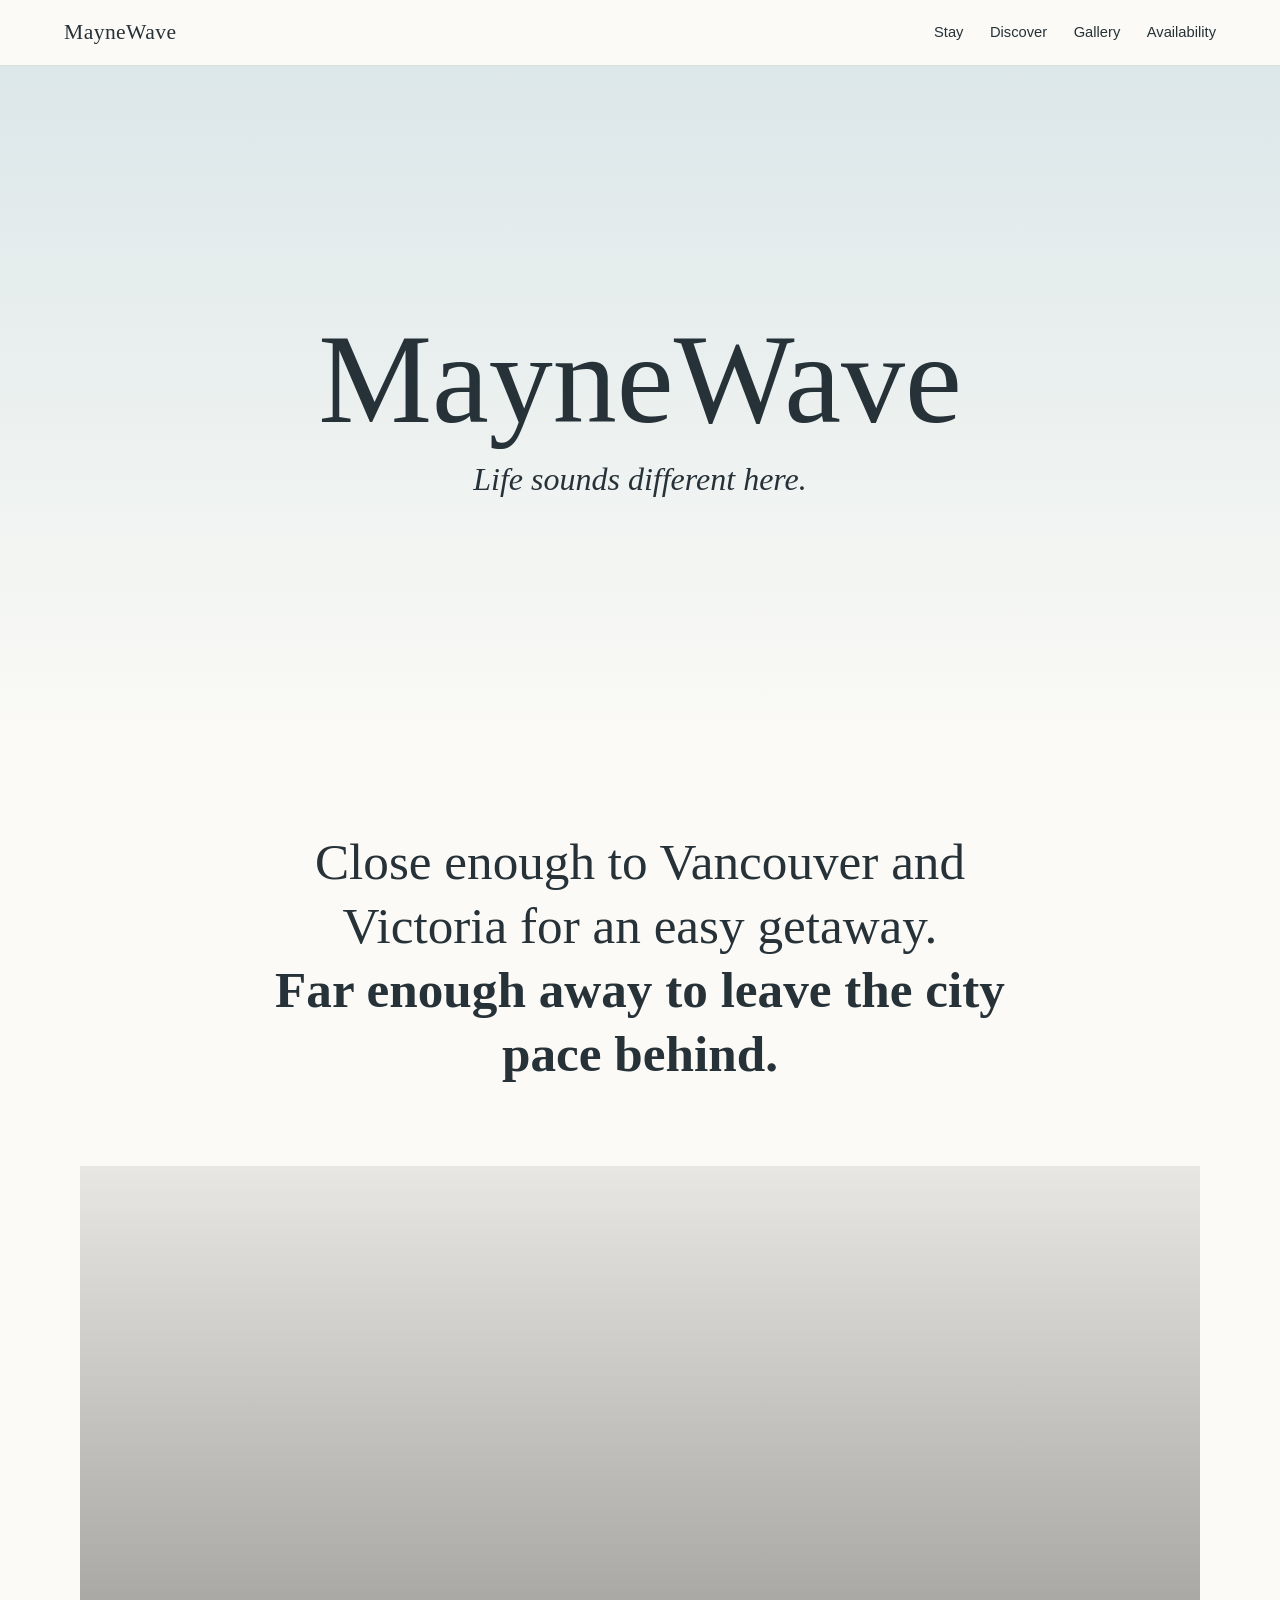
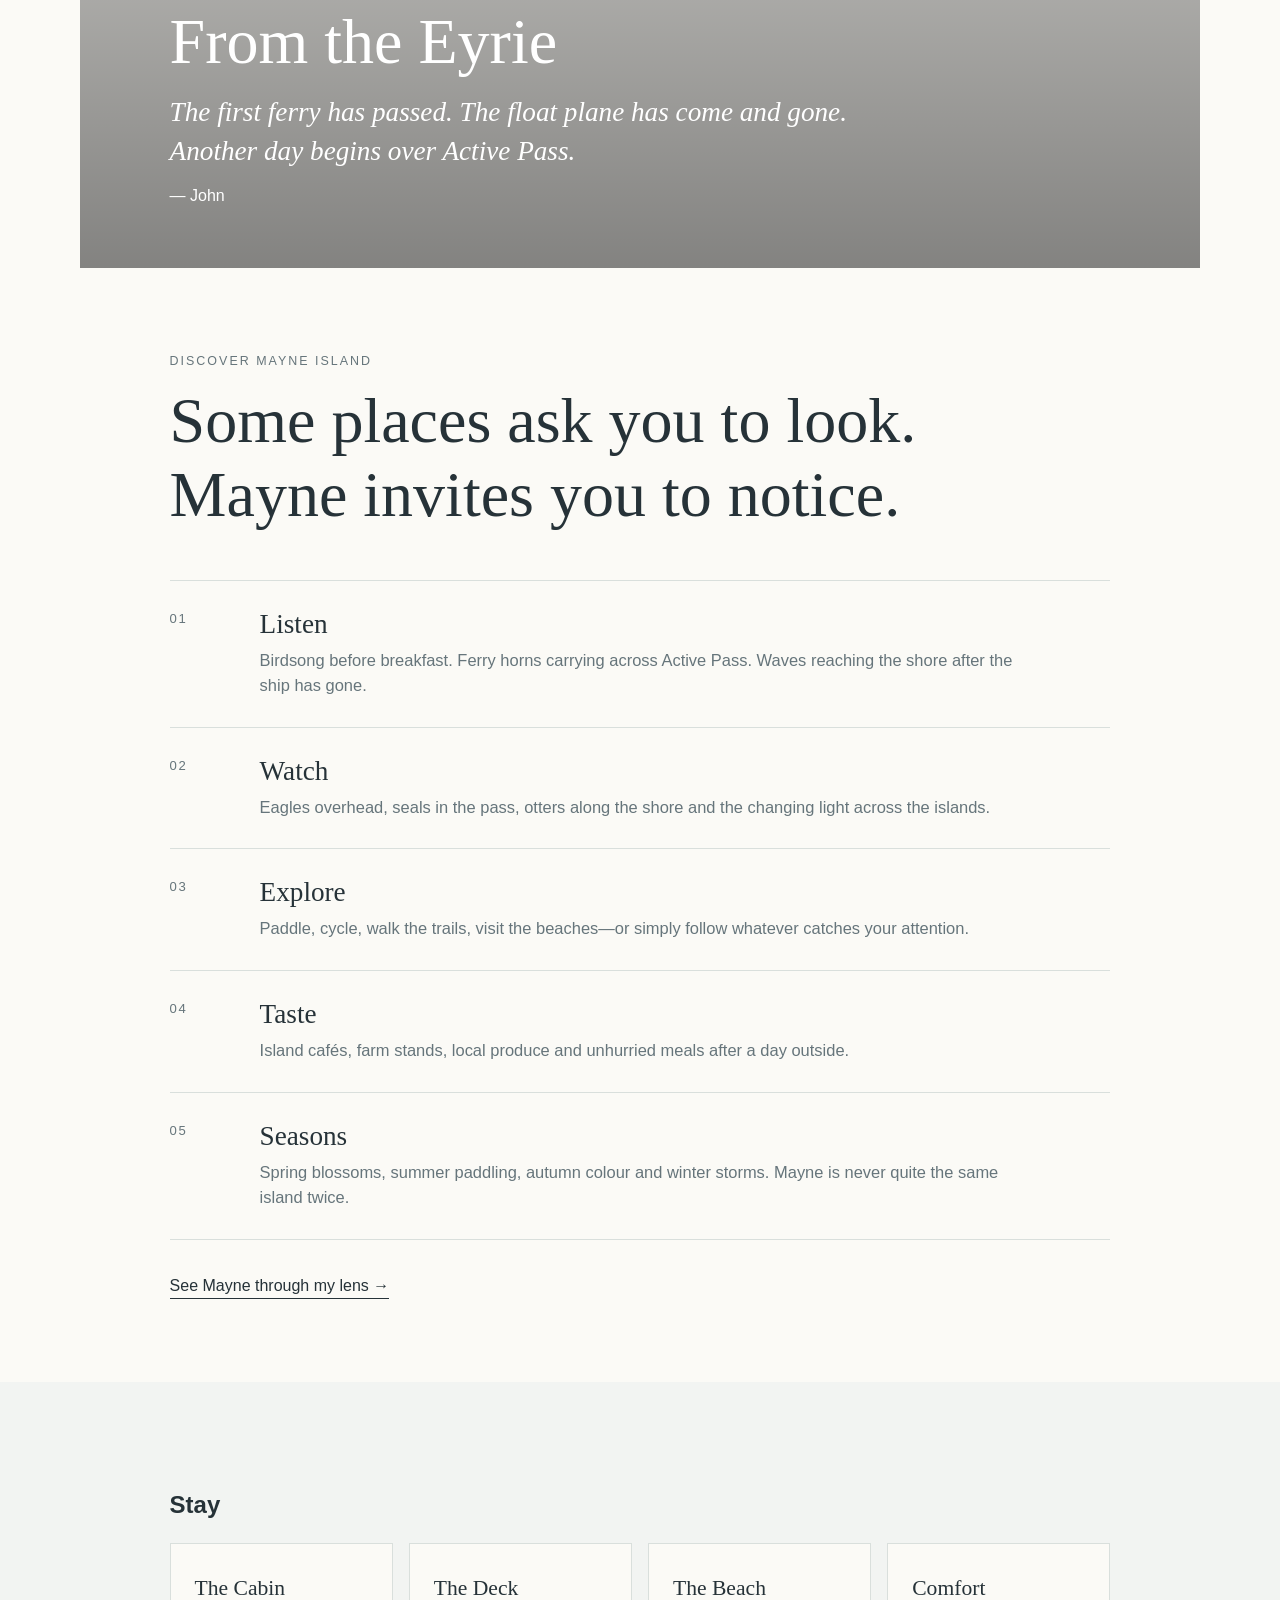
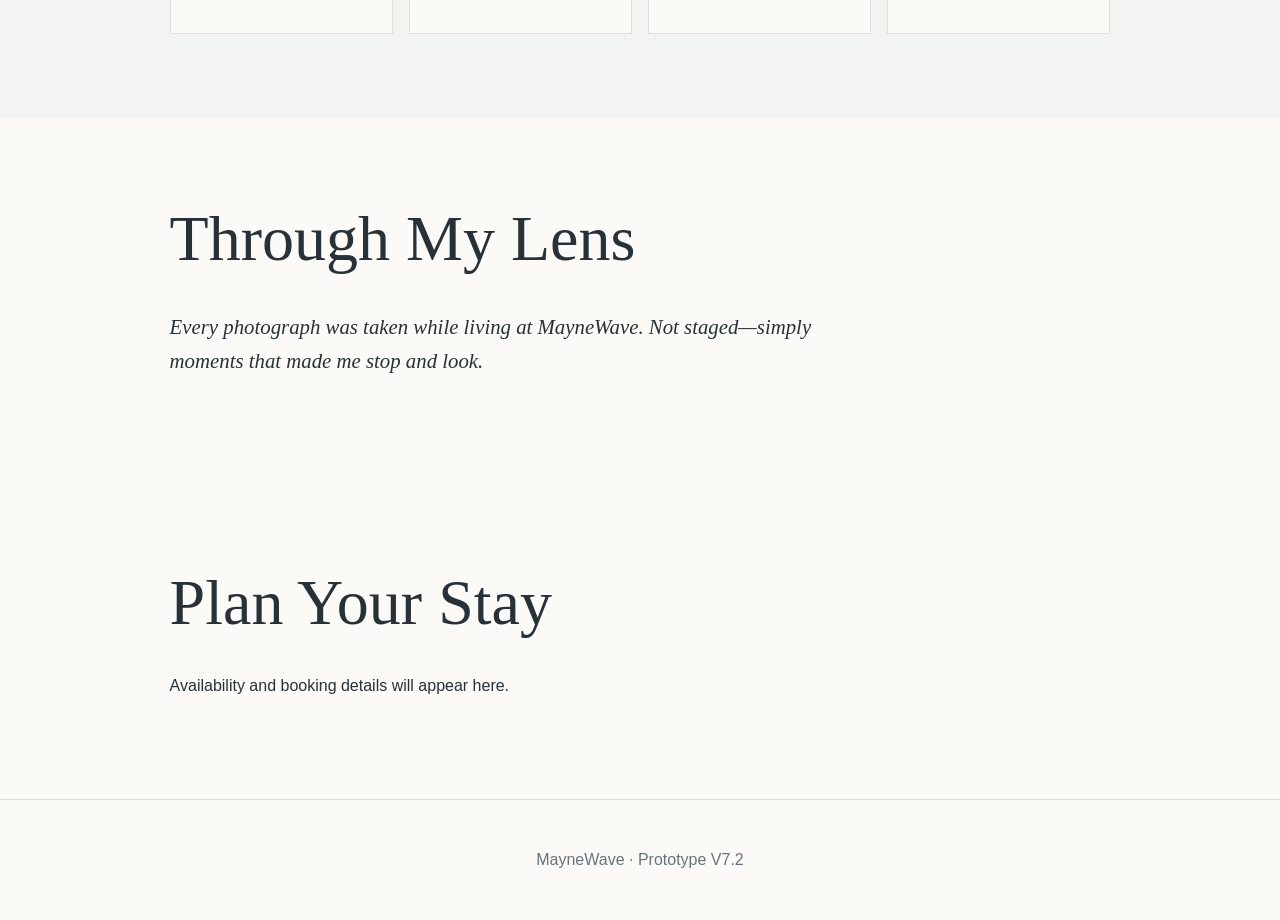
==== commit 9e4ed11c: "v 7.2" ====
--- a/index.html
+++ b/index.html
@@ -155,6 +155,50 @@
   color:var(--muted);
   border-top:1px solid var(--line);
 }
+
+.section-kicker{
+  margin-bottom:12px;
+  color:var(--muted);
+  text-transform:uppercase;
+  letter-spacing:.16em;
+  font-size:.78rem;
+}
+.discover-list{
+  margin-top:48px;
+  border-top:1px solid var(--line);
+}
+.discover-row{
+  display:grid;
+  grid-template-columns:72px 1fr;
+  gap:18px;
+  padding:28px 0;
+  border-bottom:1px solid var(--line);
+}
+.discover-number{
+  color:var(--muted);
+  font-size:.82rem;
+  letter-spacing:.12em;
+}
+.discover-row h3{
+  margin:0 0 8px;
+  font:normal 1.7rem Georgia,serif;
+}
+.discover-row p{
+  margin:0;
+  max-width:760px;
+  color:var(--muted);
+  font-size:1.03rem;
+}
+.discover-cta{
+  margin-top:34px;
+}
+.discover-cta a{
+  color:var(--ink);
+  text-decoration:none;
+  border-bottom:1px solid var(--ink);
+  padding-bottom:4px;
+}
+
 @media (max-width:820px) {
   nav .links { display:none; }
   .grid { grid-template-columns:1fr 1fr; }
@@ -199,13 +243,53 @@
 </section>
 
 <section id="discover">
-  <h2>Discover</h2>
-  <div class="grid">
-    <article class="card"><h3>Listen</h3><p>Birdsong, ferry horns and waves.</p></article>
-    <article class="card"><h3>Watch</h3><p>Otters, eagles, seals and passing boats.</p></article>
-    <article class="card"><h3>Explore</h3><p>Trails, beaches, paddling and cycling.</p></article>
-    <article class="card"><h3>Taste</h3><p>Cafés, farm stands and island flavours.</p></article>
-    <article class="card"><h3>Seasons</h3><p>A different Mayne in every season.</p></article>
+  <div class="section-kicker">Discover Mayne Island</div>
+  <h2>Some places ask you to look.<br>Mayne invites you to notice.</h2>
+
+  <div class="discover-list">
+    <article class="discover-row">
+      <div class="discover-number">01</div>
+      <div>
+        <h3>Listen</h3>
+        <p>Birdsong before breakfast. Ferry horns carrying across Active Pass. Waves reaching the shore after the ship has gone.</p>
+      </div>
+    </article>
+
+    <article class="discover-row">
+      <div class="discover-number">02</div>
+      <div>
+        <h3>Watch</h3>
+        <p>Eagles overhead, seals in the pass, otters along the shore and the changing light across the islands.</p>
+      </div>
+    </article>
+
+    <article class="discover-row">
+      <div class="discover-number">03</div>
+      <div>
+        <h3>Explore</h3>
+        <p>Paddle, cycle, walk the trails, visit the beaches—or simply follow whatever catches your attention.</p>
+      </div>
+    </article>
+
+    <article class="discover-row">
+      <div class="discover-number">04</div>
+      <div>
+        <h3>Taste</h3>
+        <p>Island cafés, farm stands, local produce and unhurried meals after a day outside.</p>
+      </div>
+    </article>
+
+    <article class="discover-row">
+      <div class="discover-number">05</div>
+      <div>
+        <h3>Seasons</h3>
+        <p>Spring blossoms, summer paddling, autumn colour and winter storms. Mayne is never quite the same island twice.</p>
+      </div>
+    </article>
+  </div>
+
+  <div class="discover-cta">
+    <a href="#gallery">See Mayne through my lens →</a>
   </div>
 </section>
 
@@ -231,6 +315,6 @@
   <p>Availability and booking details will appear here.</p>
 </section>
 
-<footer>MayneWave · Prototype V7.1</footer>
+<footer>MayneWave · Prototype V7.2</footer>
 </body>
 </html>
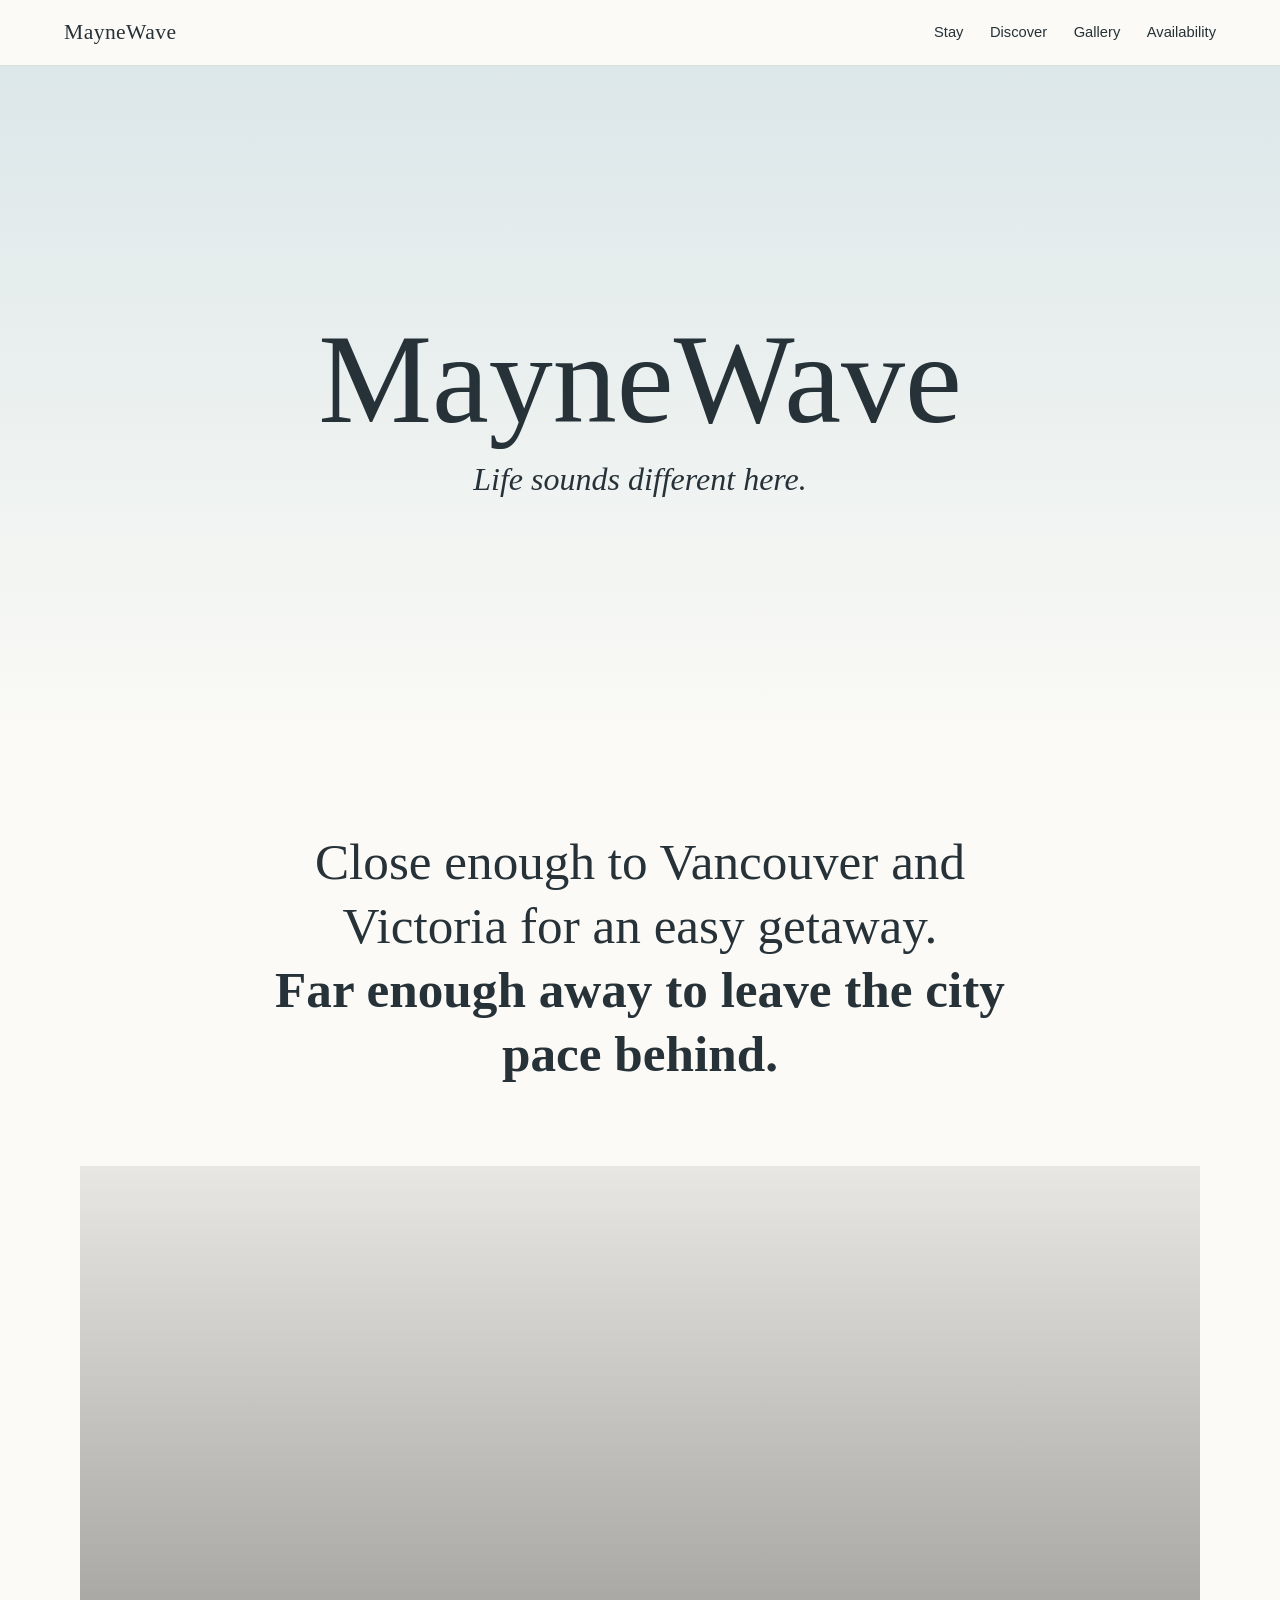
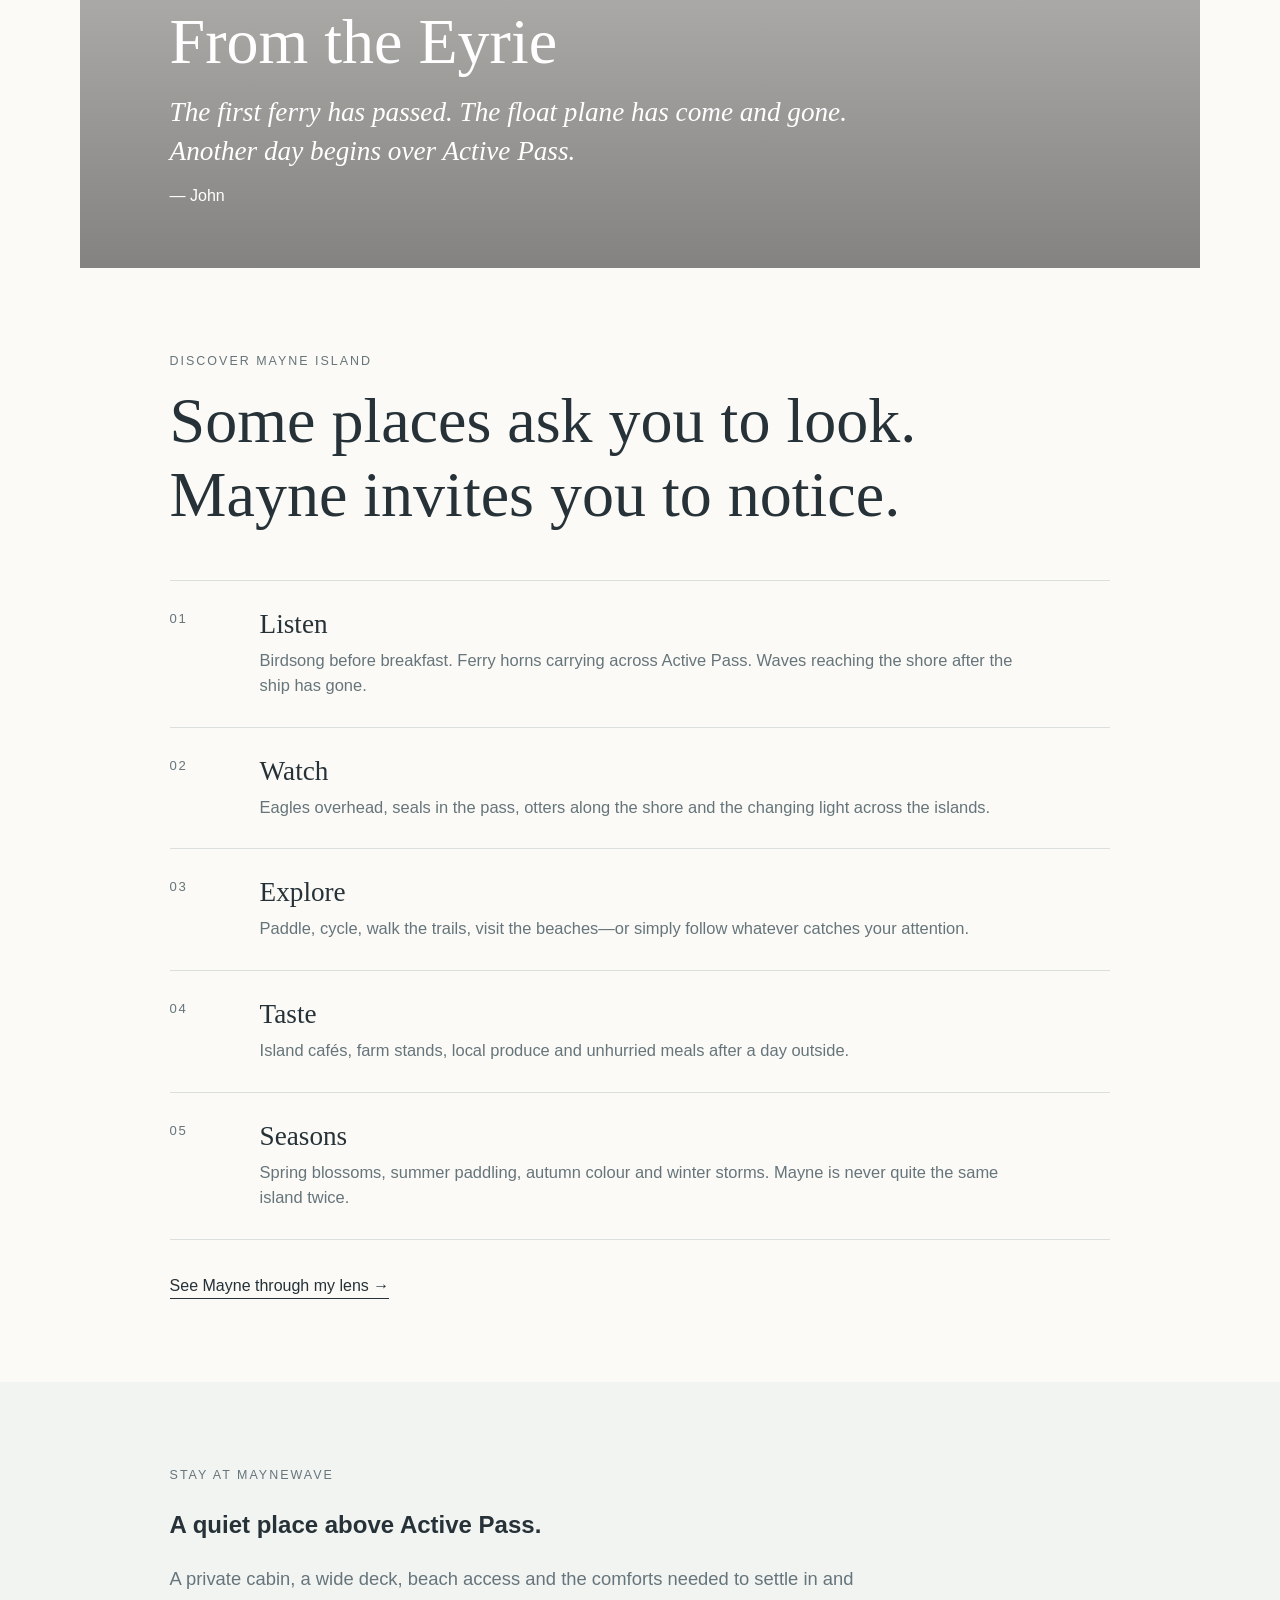
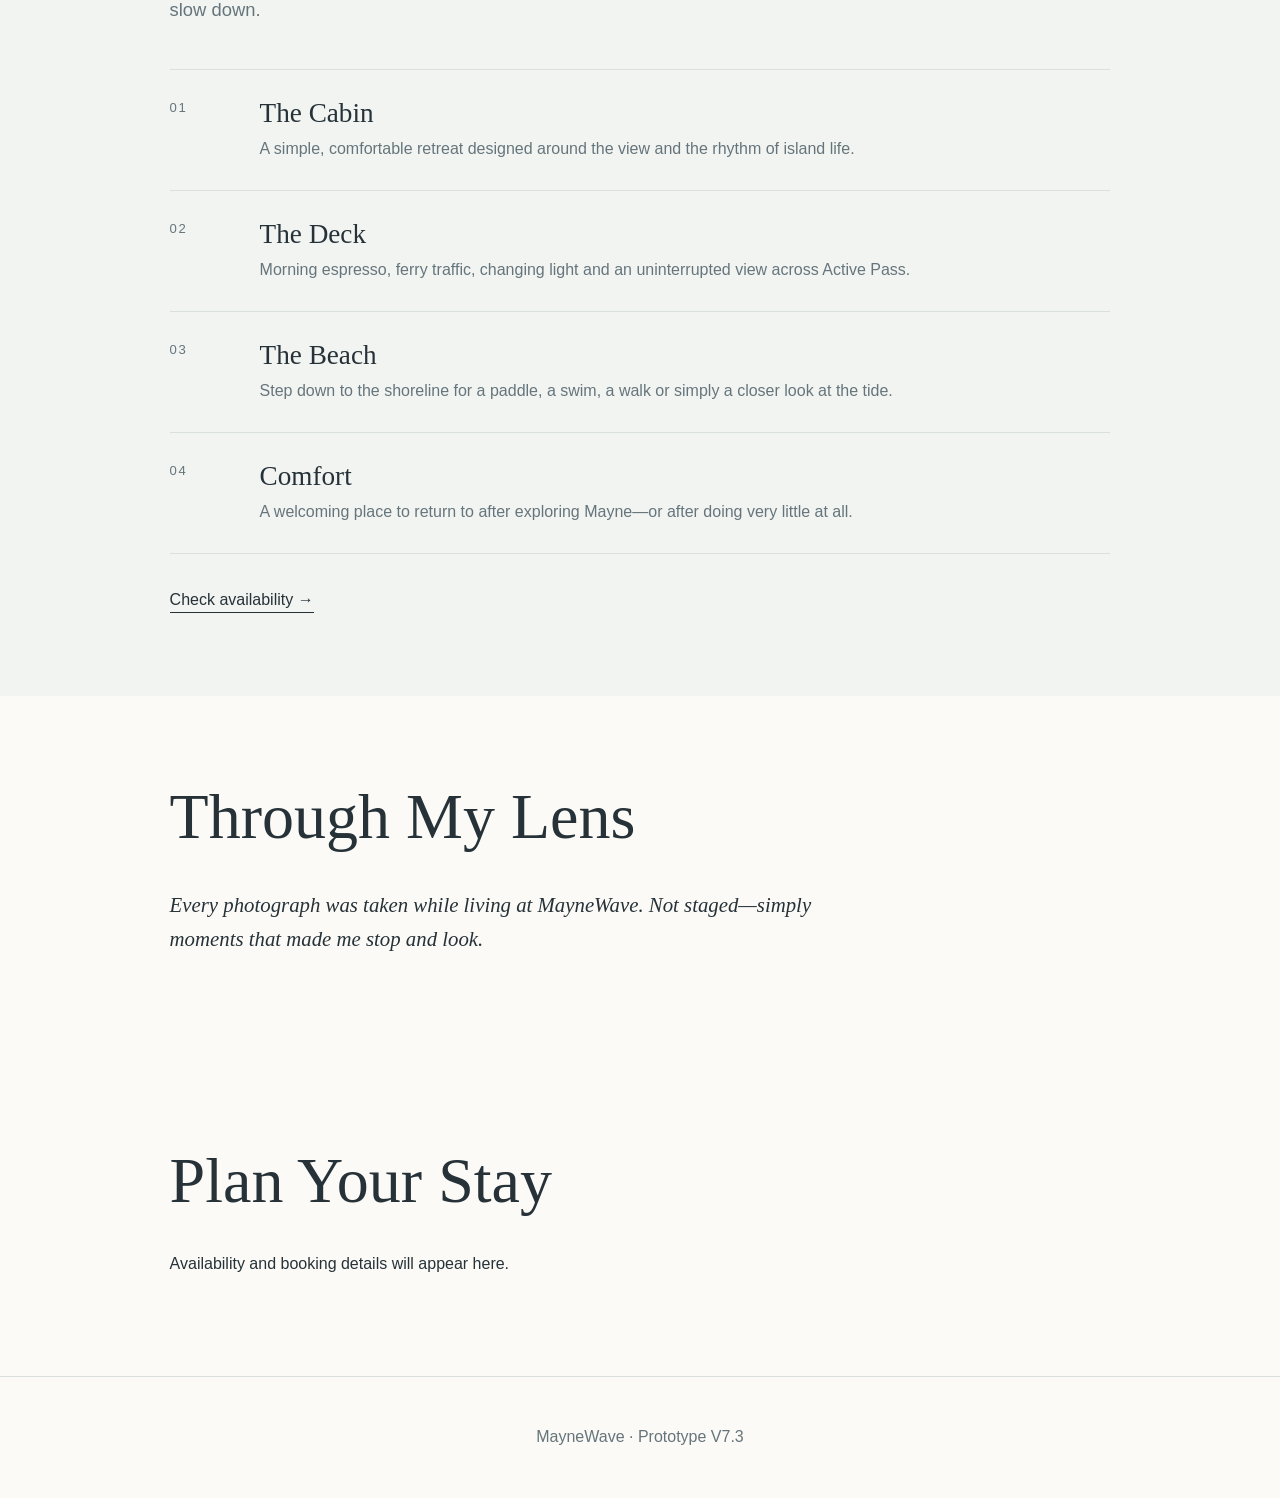
==== commit f9053b98: "v 7.3" ====
--- a/index.html
+++ b/index.html
@@ -199,6 +199,47 @@
   padding-bottom:4px;
 }
 
+
+.stay-intro{
+  max-width:720px;
+  margin:0 0 44px;
+  color:var(--muted);
+  font:normal 1.15rem/1.7 Arial,sans-serif;
+}
+.stay-list{
+  border-top:1px solid var(--line);
+}
+.stay-feature{
+  display:grid;
+  grid-template-columns:72px 1fr;
+  gap:18px;
+  padding:28px 0;
+  border-bottom:1px solid var(--line);
+}
+.stay-feature>span{
+  color:var(--muted);
+  font-size:.82rem;
+  letter-spacing:.12em;
+}
+.stay-feature h3{
+  margin:0 0 8px;
+  font:normal 1.7rem Georgia,serif;
+}
+.stay-feature p{
+  margin:0;
+  max-width:760px;
+  color:var(--muted);
+}
+.stay-cta{
+  margin-top:34px;
+}
+.stay-cta a{
+  color:var(--ink);
+  text-decoration:none;
+  border-bottom:1px solid var(--ink);
+  padding-bottom:4px;
+}
+
 @media (max-width:820px) {
   nav .links { display:none; }
   .grid { grid-template-columns:1fr 1fr; }
@@ -295,12 +336,46 @@
 
 <div class="stay" id="stay">
   <div class="stay-inner">
-    <h2>Stay</h2>
-    <div class="stay-grid">
-      <div class="stay-card">The Cabin</div>
-      <div class="stay-card">The Deck</div>
-      <div class="stay-card">The Beach</div>
-      <div class="stay-card">Comfort</div>
+    <div class="section-kicker">Stay at MayneWave</div>
+    <h2>A quiet place above Active Pass.</h2>
+    <p class="stay-intro">A private cabin, a wide deck, beach access and the comforts needed to settle in and slow down.</p>
+
+    <div class="stay-list">
+      <article class="stay-feature">
+        <span>01</span>
+        <div>
+          <h3>The Cabin</h3>
+          <p>A simple, comfortable retreat designed around the view and the rhythm of island life.</p>
+        </div>
+      </article>
+
+      <article class="stay-feature">
+        <span>02</span>
+        <div>
+          <h3>The Deck</h3>
+          <p>Morning espresso, ferry traffic, changing light and an uninterrupted view across Active Pass.</p>
+        </div>
+      </article>
+
+      <article class="stay-feature">
+        <span>03</span>
+        <div>
+          <h3>The Beach</h3>
+          <p>Step down to the shoreline for a paddle, a swim, a walk or simply a closer look at the tide.</p>
+        </div>
+      </article>
+
+      <article class="stay-feature">
+        <span>04</span>
+        <div>
+          <h3>Comfort</h3>
+          <p>A welcoming place to return to after exploring Mayne—or after doing very little at all.</p>
+        </div>
+      </article>
+    </div>
+
+    <div class="stay-cta">
+      <a href="#availability">Check availability →</a>
     </div>
   </div>
 </div>
@@ -315,6 +390,6 @@
   <p>Availability and booking details will appear here.</p>
 </section>
 
-<footer>MayneWave · Prototype V7.2</footer>
+<footer>MayneWave · Prototype V7.3</footer>
 </body>
 </html>
